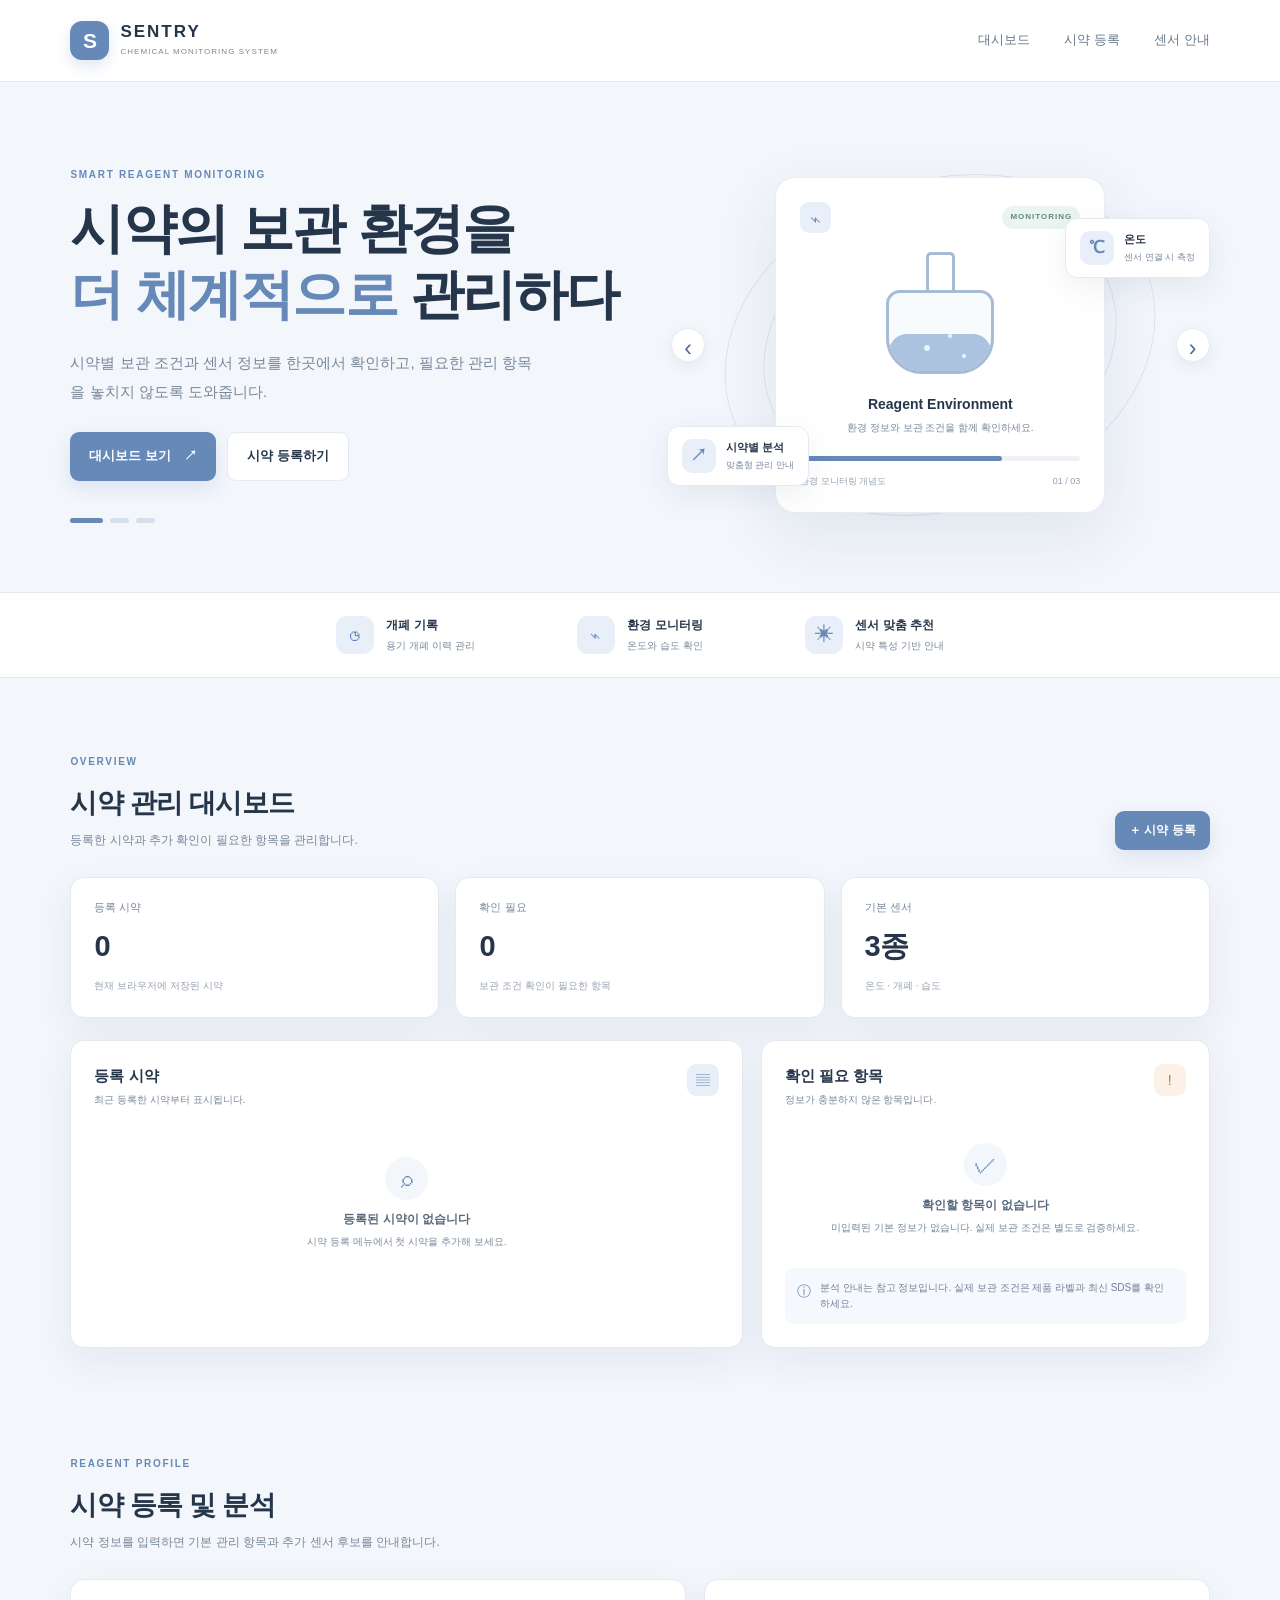
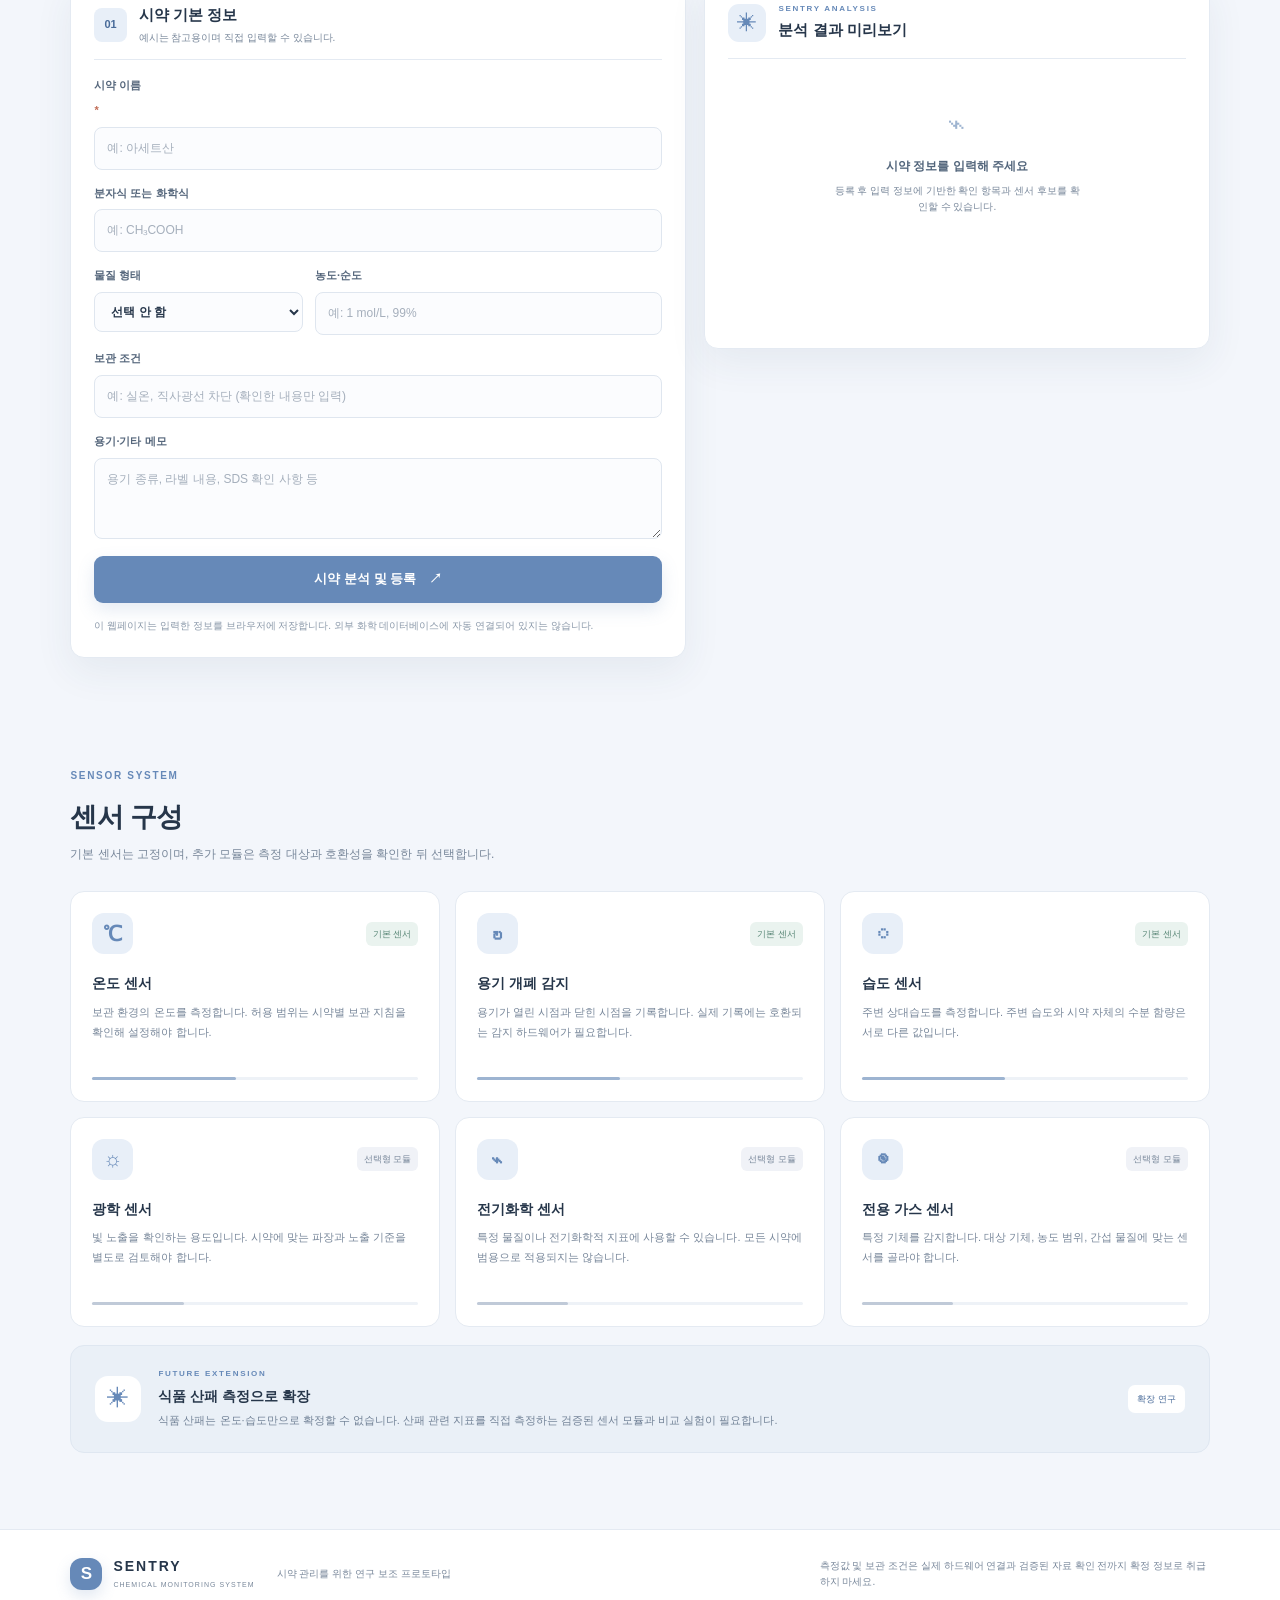
==== index.html @ 1e8367ac "Add files via upload" ====
<!doctype html>
<html lang="ko">
<head>
  <meta charset="utf-8">
  <meta name="viewport" content="width=device-width, initial-scale=1">
  <meta name="theme-color" content="#6689B8">
  <meta name="description" content="SENTRY — 시약 보관 환경과 센서 상태를 관리하는 화학 연구 보조 시스템">
  <title>SENTRY | Chemical Monitoring System</title>
  <link rel="stylesheet" href="styles.css">
</head>
<body>
  <header class="site-header">
    <a class="brand" href="#home" aria-label="SENTRY 홈">
      <span class="brand-mark">S</span>
      <span><strong>SENTRY</strong><small>CHEMICAL MONITORING SYSTEM</small></span>
    </a>
    <nav class="top-nav" aria-label="주 메뉴">
      <a href="#dashboard">대시보드</a>
      <a href="#register">시약 등록</a>
      <a href="#sensors">센서 안내</a>
    </nav>
    <button class="mobile-menu" id="mobileMenu" aria-label="메뉴 열기">☰</button>
  </header>

  <main id="home">
    <section class="hero" aria-label="SENTRY 소개">
      <div class="hero-copy">
        <p class="eyebrow">SMART REAGENT MONITORING</p>
        <h1 id="heroTitle">시약의 보관 환경을<br><span>더 체계적으로</span> 관리하다</h1>
        <p id="heroDescription">시약별 보관 조건과 센서 정보를 한곳에서 확인하고, 필요한 관리 항목을 놓치지 않도록 도와줍니다.</p>
        <div class="hero-actions">
          <a class="button primary" href="#dashboard">대시보드 보기 <span>↗</span></a>
          <a class="button secondary" href="#register">시약 등록하기</a>
        </div>
        <div class="hero-dots" id="heroDots" aria-label="소개 슬라이드 선택">
          <button class="dot active" aria-label="1번 슬라이드" data-slide="0"></button>
          <button class="dot" aria-label="2번 슬라이드" data-slide="1"></button>
          <button class="dot" aria-label="3번 슬라이드" data-slide="2"></button>
        </div>
      </div>
      <div class="hero-visual">
        <div class="visual-orbit orbit-one"></div><div class="visual-orbit orbit-two"></div>
        <div class="visual-card main-visual-card">
          <div class="visual-card-top"><span class="mini-icon">⌁</span><span class="status-pill">MONITORING</span></div>
          <div class="flask-wrap"><div class="flask-neck"></div><div class="flask-body"><div class="liquid"></div><span class="bubble b1"></span><span class="bubble b2"></span><span class="bubble b3"></span></div></div>
          <h3>Reagent Environment</h3>
          <p>환경 정보와 보관 조건을 함께 확인하세요.</p>
          <div class="visual-meter"><span></span></div>
          <div class="visual-foot"><span>환경 모니터링 개념도</span><span>01 / 03</span></div>
        </div>
        <div class="float-card float-top"><span class="float-icon">℃</span><span><b>온도</b><small>센서 연결 시 측정</small></span></div>
        <div class="float-card float-bottom"><span class="float-icon">↗</span><span><b>시약별 분석</b><small>맞춤형 관리 안내</small></span></div>
        <button class="hero-arrow prev" id="prevSlide" aria-label="이전 슬라이드">‹</button>
        <button class="hero-arrow next" id="nextSlide" aria-label="다음 슬라이드">›</button>
      </div>
    </section>

    <section class="trust-strip" aria-label="핵심 기능">
      <div><span class="strip-icon">◷</span><span><b>개폐 기록</b><small>용기 개폐 이력 관리</small></span></div>
      <div><span class="strip-icon">⌁</span><span><b>환경 모니터링</b><small>온도와 습도 확인</small></span></div>
      <div><span class="strip-icon">✳</span><span><b>센서 맞춤 추천</b><small>시약 특성 기반 안내</small></span></div>
    </section>

    <section class="section dashboard-section" id="dashboard">
      <div class="section-heading">
        <div><p class="eyebrow">OVERVIEW</p><h2>시약 관리 대시보드</h2><p class="muted">등록한 시약과 추가 확인이 필요한 항목을 관리합니다.</p></div>
        <a class="button primary small" href="#register">＋ 시약 등록</a>
      </div>
      <div class="stats-grid">
        <article class="stat-card"><span class="stat-label">등록 시약</span><strong id="totalReagents">0</strong><span class="stat-note">현재 브라우저에 저장된 시약</span></article>
        <article class="stat-card"><span class="stat-label">확인 필요</span><strong id="needsReview">0</strong><span class="stat-note">보관 조건 확인이 필요한 항목</span></article>
        <article class="stat-card"><span class="stat-label">기본 센서</span><strong>3종</strong><span class="stat-note">온도 · 개폐 · 습도</span></article>
      </div>
      <div class="dashboard-grid">
        <article class="panel reagent-panel">
          <div class="panel-heading"><div><h3>등록 시약</h3><p class="muted">최근 등록한 시약부터 표시됩니다.</p></div><span class="panel-icon">▤</span></div>
          <div id="reagentList" class="reagent-list"><div class="empty-state"><span>⌕</span><b>등록된 시약이 없습니다</b><p>시약 등록 메뉴에서 첫 시약을 추가해 보세요.</p></div></div>
        </article>
        <article class="panel review-panel">
          <div class="panel-heading"><div><h3>확인 필요 항목</h3><p class="muted">정보가 충분하지 않은 항목입니다.</p></div><span class="panel-icon warning">!</span></div>
          <div id="reviewList" class="review-list"><div class="empty-state compact"><span>✓</span><b>확인할 항목이 없습니다</b><p>시약을 등록하면 이곳에 표시됩니다.</p></div></div>
          <div class="notice-box"><span>ⓘ</span><p>분석 안내는 참고 정보입니다. 실제 보관 조건은 제품 라벨과 최신 SDS를 확인하세요.</p></div>
        </article>
      </div>
    </section>

    <section class="section register-section" id="register">
      <div class="section-heading">
        <div><p class="eyebrow">REAGENT PROFILE</p><h2>시약 등록 및 분석</h2><p class="muted">시약 정보를 입력하면 기본 관리 항목과 추가 센서 후보를 안내합니다.</p></div>
      </div>
      <div class="register-layout">
        <form id="reagentForm" class="panel form-panel">
          <div class="form-section-title"><span>01</span><div><h3>시약 기본 정보</h3><p>예시는 참고용이며 직접 입력할 수 있습니다.</p></div></div>
          <label>시약 이름 <span class="required">*</span><input id="reagentName" required placeholder="예: 아세트산"></label>
          <label>분자식 또는 화학식 <input id="formula" placeholder="예: CH₃COOH"></label>
          <div class="form-row">
            <label>물질 형태
              <select id="formType"><option value="">선택 안 함</option><option value="solid">고체</option><option value="liquid">액체·용액</option><option value="gas">기체</option><option value="unknown">모름</option></select>
            </label>
            <label>농도·순도 <input id="concentration" placeholder="예: 1 mol/L, 99%"></label>
          </div>
          <label>보관 조건 <input id="storage" placeholder="예: 실온, 직사광선 차단 (확인한 내용만 입력)"></label>
          <label>용기·기타 메모 <textarea id="notes" rows="3" placeholder="용기 종류, 라벨 내용, SDS 확인 사항 등"></textarea></label>
          <button class="button primary submit-button" type="submit">시약 분석 및 등록 <span>↗</span></button>
          <p class="form-footnote">이 웹페이지는 입력한 정보를 브라우저에 저장합니다. 외부 화학 데이터베이스에 자동 연결되어 있지는 않습니다.</p>
        </form>
        <aside class="panel analysis-panel" id="analysisPanel">
          <div class="analysis-heading"><span class="analysis-symbol">✳</span><div><p class="eyebrow">SENTRY ANALYSIS</p><h3>분석 결과 미리보기</h3></div></div>
          <div class="analysis-placeholder"><div class="placeholder-symbol">⌁</div><b>시약 정보를 입력해 주세요</b><p>등록 후 입력 정보에 기반한 확인 항목과 센서 후보를 확인할 수 있습니다.</p></div>
          <div class="sensor-recommendations" id="sensorRecommendations"></div>
        </aside>
      </div>
    </section>

    <section class="section sensor-section" id="sensors">
      <div class="section-heading"><div><p class="eyebrow">SENSOR SYSTEM</p><h2>센서 구성</h2><p class="muted">기본 센서는 고정이며, 추가 모듈은 측정 대상과 호환성을 확인한 뒤 선택합니다.</p></div></div>
      <div class="sensor-grid">
        <article class="sensor-card fixed"><div class="sensor-card-top"><span class="sensor-symbol">℃</span><span class="tag fixed-tag">기본 센서</span></div><h3>온도 센서</h3><p>보관 환경의 온도를 측정합니다. 허용 범위는 시약별 보관 지침을 확인해 설정해야 합니다.</p><div class="sensor-line"><span></span></div></article>
        <article class="sensor-card fixed"><div class="sensor-card-top"><span class="sensor-symbol">↻</span><span class="tag fixed-tag">기본 센서</span></div><h3>용기 개폐 감지</h3><p>용기가 열린 시점과 닫힌 시점을 기록합니다. 실제 기록에는 호환되는 감지 하드웨어가 필요합니다.</p><div class="sensor-line"><span></span></div></article>
        <article class="sensor-card fixed"><div class="sensor-card-top"><span class="sensor-symbol">◌</span><span class="tag fixed-tag">기본 센서</span></div><h3>습도 센서</h3><p>주변 상대습도를 측정합니다. 주변 습도와 시약 자체의 수분 함량은 서로 다른 값입니다.</p><div class="sensor-line"><span></span></div></article>
        <article class="sensor-card optional"><div class="sensor-card-top"><span class="sensor-symbol">☼</span><span class="tag optional-tag">선택형 모듈</span></div><h3>광학 센서</h3><p>빛 노출을 확인하는 용도입니다. 시약에 맞는 파장과 노출 기준을 별도로 검토해야 합니다.</p><div class="sensor-line"><span></span></div></article>
        <article class="sensor-card optional"><div class="sensor-card-top"><span class="sensor-symbol">⌁</span><span class="tag optional-tag">선택형 모듈</span></div><h3>전기화학 센서</h3><p>특정 물질이나 전기화학적 지표에 사용할 수 있습니다. 모든 시약에 범용으로 적용되지는 않습니다.</p><div class="sensor-line"><span></span></div></article>
        <article class="sensor-card optional"><div class="sensor-card-top"><span class="sensor-symbol">◉</span><span class="tag optional-tag">선택형 모듈</span></div><h3>전용 가스 센서</h3><p>특정 기체를 감지합니다. 대상 기체, 농도 범위, 간섭 물질에 맞는 센서를 골라야 합니다.</p><div class="sensor-line"><span></span></div></article>
      </div>
      <div class="food-extension"><div class="food-icon">✳</div><div><p class="eyebrow">FUTURE EXTENSION</p><h3>식품 산패 측정으로 확장</h3><p>식품 산패는 온도·습도만으로 확정할 수 없습니다. 산패 관련 지표를 직접 측정하는 검증된 센서 모듈과 비교 실험이 필요합니다.</p></div><span class="extension-tag">확장 연구</span></div>
    </section>
    <footer class="site-footer"><a class="brand footer-brand" href="#home"><span class="brand-mark">S</span><span><strong>SENTRY</strong><small>CHEMICAL MONITORING SYSTEM</small></span></a><p>시약 관리를 위한 연구 보조 프로토타입</p><p class="footer-disclaimer">측정값 및 보관 조건은 실제 하드웨어 연결과 검증된 자료 확인 전까지 확정 정보로 취급하지 마세요.</p></footer>
  </main>
  <div class="toast" id="toast" role="status" aria-live="polite"></div>
  <script src="app.js"></script>
</body>
</html>
---- styles.css ----
:root{--blue:#6689B8;--blue-dark:#496B99;--blue-soft:#E8EFF8;--bg:#F3F6FB;--text:#26364A;--muted:#78879A;--line:#E4EAF2;--white:#FFF;--warning:#B97732;--shadow:0 14px 38px rgba(41,66,101,.07);font-family:Inter,-apple-system,BlinkMacSystemFont,"Segoe UI","Noto Sans KR",sans-serif;color:var(--text);scroll-behavior:smooth}
*{box-sizing:border-box}body{margin:0;background:var(--bg);font-size:14px;line-height:1.6}a{color:inherit;text-decoration:none}button,input,select,textarea{font:inherit}button,a{-webkit-tap-highlight-color:transparent}.site-header{height:82px;padding:0 max(5.5vw,24px);display:flex;align-items:center;justify-content:space-between;background:rgba(255,255,255,.94);border-bottom:1px solid var(--line);position:sticky;top:0;z-index:20;backdrop-filter:blur(14px)}.brand{display:flex;align-items:center;gap:11px}.brand-mark{width:39px;height:39px;border-radius:12px;background:var(--blue);color:white;display:grid;place-items:center;font-weight:800;font-size:21px;box-shadow:0 6px 15px #6689B833}.brand strong{display:block;font-size:17px;letter-spacing:2px;line-height:1.2}.brand small{display:block;color:var(--muted);font-size:8px;letter-spacing:1.05px;margin-top:4px}.top-nav{display:flex;align-items:center;gap:34px;color:#68788C;font-size:13px}.top-nav a:hover{color:var(--blue-dark)}.mobile-menu{display:none;background:none;border:0;font-size:24px;color:var(--text)}
.hero{max-width:1320px;margin:auto;padding:78px 5.5vw 62px;display:grid;grid-template-columns:1.02fr .98fr;gap:40px;align-items:center;min-height:510px}.eyebrow{font-size:10px;letter-spacing:1.7px;font-weight:800;color:var(--blue);margin:0 0 12px}.hero h1{font-size:clamp(34px,4.2vw,54px);letter-spacing:-1.8px;line-height:1.23;margin:0;font-weight:750}.hero h1 span{color:var(--blue)}.hero-copy>p:not(.eyebrow){color:var(--muted);font-size:15px;line-height:1.9;max-width:475px;margin:22px 0 26px}.hero-actions{display:flex;gap:11px;flex-wrap:wrap}.button{border:0;display:inline-flex;align-items:center;justify-content:center;gap:13px;border-radius:9px;padding:13px 19px;font-weight:650;font-size:13px;cursor:pointer;transition:transform .2s,background .2s}.button:hover{transform:translateY(-2px)}.primary{background:var(--blue);color:white;box-shadow:0 7px 17px #6689B82B}.primary:hover{background:var(--blue-dark)}.secondary{background:white;border:1px solid var(--line);color:var(--text)}.small{padding:10px 14px;font-size:12px}.hero-dots{display:flex;gap:7px;margin-top:37px}.dot{height:5px;width:19px;border-radius:8px;background:#D5DFEB;border:0;padding:0;cursor:pointer;transition:all .3s}.dot.active{width:33px;background:var(--blue)}
.hero-visual{min-height:365px;display:grid;place-items:center;position:relative}.visual-orbit{position:absolute;border:1px solid #D9E4F1;border-radius:50%;transform:rotate(-18deg)}.orbit-one{width:360px;height:280px}.orbit-two{width:440px;height:330px}.main-visual-card{position:relative;width:min(330px,78%);background:white;border:1px solid #E7EDF5;border-radius:20px;padding:24px;box-shadow:0 22px 65px #334D7019;z-index:1}.visual-card-top,.visual-foot{display:flex;justify-content:space-between;align-items:center}.mini-icon{width:31px;height:31px;border-radius:9px;background:var(--blue-soft);display:grid;place-items:center;color:var(--blue);font-size:20px}.status-pill{font-size:8px;font-weight:800;letter-spacing:1px;color:#5F8C81;background:#EAF5F0;border-radius:20px;padding:5px 8px}.flask-wrap{height:140px;display:flex;align-items:center;flex-direction:column;justify-content:center;margin:10px auto 0}.flask-neck{height:38px;width:29px;border:3px solid #A6BCD5;border-bottom:0;border-radius:5px 5px 0 0;position:relative}.flask-body{width:108px;height:84px;border:3px solid #A6BCD5;border-radius:14px 14px 36px 36px;position:relative;overflow:hidden;background:#F8FBFE}.liquid{position:absolute;bottom:0;left:0;right:0;height:48%;background:#9AB6D8;opacity:.8;border-radius:18px 18px 0 0}.bubble{position:absolute;bottom:20px;width:6px;height:6px;border-radius:50%;background:#EAF2FB;z-index:1}.b1{left:35px}.b2{left:59px;bottom:33px;width:4px;height:4px}.b3{left:73px;bottom:13px;width:4px;height:4px}.main-visual-card h3{text-align:center;font-size:14px;margin:10px 0 4px}.main-visual-card>p{text-align:center;color:var(--muted);font-size:10px;margin:0}.visual-meter{height:5px;background:#EEF2F7;border-radius:9px;margin:20px 0 13px;overflow:hidden}.visual-meter span{display:block;width:72%;height:100%;background:var(--blue);border-radius:9px}.visual-foot{font-size:9px;color:#94A1B1}.float-card{position:absolute;z-index:2;background:white;border:1px solid var(--line);border-radius:12px;box-shadow:0 10px 30px #334D7014;padding:12px 14px;display:flex;gap:10px;align-items:center}.float-top{right:0;top:55px}.float-bottom{left:-4px;bottom:42px}.float-icon{width:34px;height:34px;border-radius:10px;background:var(--blue-soft);color:var(--blue);display:grid;place-items:center;font-weight:800;font-size:17px}.float-card b,.float-card small{display:block}.float-card b{font-size:11px}.float-card small{font-size:9px;color:var(--muted);margin-top:2px}.hero-arrow{position:absolute;z-index:4;width:34px;height:34px;border-radius:50%;border:1px solid var(--line);background:white;color:var(--blue-dark);font-size:23px;display:grid;place-items:center;cursor:pointer;box-shadow:0 5px 15px #334D7012}.hero-arrow.prev{left:0}.hero-arrow.next{right:0}
.trust-strip{background:white;border-top:1px solid var(--line);border-bottom:1px solid var(--line);display:flex;justify-content:center;gap:clamp(28px,8vw,120px);padding:23px 5vw}.trust-strip>div{display:flex;align-items:center;gap:12px}.strip-icon{width:38px;height:38px;border-radius:11px;background:var(--blue-soft);display:grid;place-items:center;color:var(--blue);font-size:19px}.trust-strip b,.trust-strip small{display:block}.trust-strip b{font-size:12px}.trust-strip small{font-size:10px;color:var(--muted);margin-top:2px}
.section{max-width:1320px;margin:auto;padding:76px 5.5vw}.section-heading{display:flex;align-items:flex-end;justify-content:space-between;gap:18px;margin-bottom:27px}.section-heading h2{font-size:27px;letter-spacing:-.7px;margin:0 0 6px}.muted{color:var(--muted);font-size:12px;margin:0}.stats-grid{display:grid;grid-template-columns:repeat(3,1fr);gap:16px;margin-bottom:22px}.stat-card,.panel,.sensor-card{background:white;border:1px solid var(--line);border-radius:14px;box-shadow:var(--shadow)}.stat-card{padding:21px 23px}.stat-label{display:block;color:var(--muted);font-size:11px}.stat-card strong{display:block;font-size:29px;letter-spacing:-1px;margin:6px 0 4px}.stat-note{font-size:10px;color:#96A2B1}.dashboard-grid{display:grid;grid-template-columns:1.2fr .8fr;gap:18px}.panel{padding:23px}.panel-heading{display:flex;justify-content:space-between;align-items:flex-start;margin-bottom:17px}.panel-heading h3,.form-section-title h3,.analysis-heading h3{margin:0;font-size:15px}.panel-heading .muted{font-size:10px;margin-top:4px}.panel-icon{width:32px;height:32px;border-radius:9px;background:var(--blue-soft);color:var(--blue);display:grid;place-items:center}.panel-icon.warning{background:#FBF1E6;color:var(--warning)}.empty-state{text-align:center;padding:32px 10px;color:var(--muted)}.empty-state>span{display:grid;place-items:center;width:43px;height:43px;margin:0 auto 10px;background:var(--bg);color:var(--blue);border-radius:50%;font-size:23px}.empty-state b{display:block;font-size:12px;color:#586A7E}.empty-state p{font-size:10px;margin:5px 0 0}.empty-state.compact{padding:18px 8px}.reagent-item{padding:13px 0;border-top:1px solid #EEF2F6;display:flex;justify-content:space-between;gap:10px;align-items:center}.reagent-item:first-child{border-top:0}.reagent-item b{font-size:12px;display:block}.reagent-item small{display:block;color:var(--muted);font-size:10px;margin-top:3px}.reagent-badge{background:var(--blue-soft);color:var(--blue-dark);border-radius:7px;padding:5px 8px;font-size:10px;white-space:nowrap}.review-item{display:flex;gap:10px;border-bottom:1px solid #EEF2F6;padding:12px 0}.review-item:last-child{border-bottom:0}.review-dot{width:7px;height:7px;border-radius:50%;background:#D79B56;margin-top:7px;flex-shrink:0}.review-item b{font-size:11px;display:block}.review-item p{font-size:10px;color:var(--muted);margin:3px 0 0}.notice-box{display:flex;gap:9px;background:#F5F8FC;border-radius:9px;padding:12px;margin-top:14px;color:#718196}.notice-box span{color:var(--blue)}.notice-box p{font-size:10px;margin:0}
.register-section{padding-top:32px}.register-layout{display:grid;grid-template-columns:1fr .82fr;gap:18px;align-items:start}.form-panel{display:flex;flex-direction:column;gap:15px}.form-section-title{display:flex;align-items:center;gap:12px;padding-bottom:13px;border-bottom:1px solid var(--line);margin-bottom:2px}.form-section-title>span{background:var(--blue-soft);color:var(--blue-dark);font-size:11px;font-weight:800;border-radius:8px;padding:8px 10px}.form-section-title p{font-size:10px;color:var(--muted);margin:3px 0 0}label{font-size:11px;font-weight:650;color:#56677C;display:flex;flex-direction:column;gap:7px}.required{color:#C16C55}input,select,textarea{width:100%;border:1px solid #DFE6EF;background:#FBFCFE;border-radius:8px;padding:11px 12px;color:var(--text);outline:none;font-size:12px;transition:border .2s,box-shadow .2s}input:focus,select:focus,textarea:focus{border-color:#91A9CA;box-shadow:0 0 0 3px #6689B81A}input::placeholder,textarea::placeholder{color:#A5AFBC;font-weight:400}.form-row{display:grid;grid-template-columns:.75fr 1.25fr;gap:12px}textarea{resize:vertical}.submit-button{width:100%;margin-top:2px}.form-footnote{font-size:10px;color:#8A98A9;margin:0}.analysis-panel{position:sticky;top:102px;min-height:370px}.analysis-heading{display:flex;gap:12px;align-items:center;border-bottom:1px solid var(--line);padding-bottom:16px}.analysis-symbol{width:38px;height:38px;border-radius:11px;background:var(--blue-soft);display:grid;place-items:center;color:var(--blue);font-size:20px}.analysis-heading .eyebrow{font-size:8px;margin-bottom:2px}.analysis-placeholder{text-align:center;padding:37px 15px;color:var(--muted)}.placeholder-symbol{font-size:33px;color:#9EB4D0;margin-bottom:8px}.analysis-placeholder b{display:block;color:#52657B;font-size:12px}.analysis-placeholder p{font-size:10px;max-width:250px;margin:7px auto 0}.analysis-result{padding-top:18px}.analysis-result h4{font-size:12px;margin:0 0 8px}.analysis-result p,.analysis-result li{font-size:11px;color:#6E7E91}.analysis-result ul{padding-left:18px;margin:7px 0}.result-warning{background:#FBF5EC;border-radius:9px;padding:11px 12px;font-size:10px;color:#986A37;margin-top:12px}.recommendation-chip{display:inline-flex;margin:4px 4px 0 0;background:var(--blue-soft);color:var(--blue-dark);padding:5px 8px;border-radius:6px;font-size:10px}
.sensor-section{padding-top:34px}.sensor-grid{display:grid;grid-template-columns:repeat(3,1fr);gap:15px}.sensor-card{padding:21px;box-shadow:none}.sensor-card-top{display:flex;justify-content:space-between;align-items:center;margin-bottom:18px}.sensor-symbol{width:41px;height:41px;background:var(--blue-soft);color:var(--blue);border-radius:12px;display:grid;place-items:center;font-size:21px;font-weight:700}.tag{font-size:9px;border-radius:6px;padding:5px 7px}.fixed-tag{background:#EAF3EF;color:#578575}.optional-tag{background:#F0F2F7;color:#78879A}.sensor-card h3{font-size:14px;margin:0 0 8px}.sensor-card p{font-size:11px;color:var(--muted);min-height:55px;margin:0;line-height:1.8}.sensor-line{height:3px;background:#EEF2F7;border-radius:4px;margin-top:19px}.sensor-line span{display:block;width:44%;height:100%;background:#9DB4D1;border-radius:4px}.optional .sensor-line span{width:28%;background:#C0CAD8}.food-extension{display:flex;align-items:center;gap:17px;padding:22px 24px;margin-top:18px;background:#EAF0F7;border:1px solid #DFE7F1;border-radius:14px}.food-icon{width:46px;height:46px;flex-shrink:0;background:white;color:var(--blue);border-radius:13px;display:grid;place-items:center;font-size:22px}.food-extension .eyebrow{font-size:8px;margin-bottom:4px}.food-extension h3{font-size:14px;margin:0 0 5px}.food-extension p:not(.eyebrow){font-size:11px;color:#718196;margin:0}.extension-tag{margin-left:auto;white-space:nowrap;background:white;color:var(--blue-dark);font-size:9px;padding:7px 9px;border-radius:7px}
.site-footer{border-top:1px solid var(--line);background:white;padding:28px 5.5vw;display:flex;align-items:center;gap:22px;flex-wrap:wrap}.footer-brand .brand-mark{width:32px;height:32px;font-size:17px}.footer-brand strong{font-size:14px}.footer-brand small{font-size:7px}.site-footer>p{font-size:10px;color:var(--muted);margin:0}.footer-disclaimer{margin-left:auto!important;max-width:390px}.toast{position:fixed;bottom:22px;left:50%;transform:translate(-50%,20px);opacity:0;pointer-events:none;background:#26364A;color:white;padding:12px 17px;border-radius:10px;font-size:12px;box-shadow:var(--shadow);transition:.25s;z-index:50;max-width:calc(100vw - 30px)}.toast.show{opacity:1;transform:translate(-50%,0)}
@media(max-width:900px){.hero{padding-top:55px;gap:18px}.hero-visual{transform:scale(.94)}.dashboard-grid,.register-layout{grid-template-columns:1fr}.analysis-panel{position:static}.sensor-grid{grid-template-columns:repeat(2,1fr)}.top-nav{gap:19px}.float-top{right:-4px}.float-bottom{left:0}}
@media(max-width:620px){.site-header{height:68px;padding:0 19px}.brand-mark{width:35px;height:35px}.brand strong{font-size:15px}.brand small{font-size:7px}.mobile-menu{display:block}.top-nav{display:none;position:absolute;top:67px;left:0;right:0;background:white;border-bottom:1px solid var(--line);padding:17px 22px;flex-direction:column;align-items:flex-start;gap:15px}.top-nav.open{display:flex}.hero{grid-template-columns:1fr;padding:46px 22px 39px;gap:10px}.hero h1{font-size:36px}.hero-copy>p:not(.eyebrow){font-size:13px;margin:16px 0 21px}.hero-visual{min-height:325px;transform:none;margin:0 -7px}.orbit-one{width:300px;height:240px}.orbit-two{width:350px;height:280px}.main-visual-card{width:270px;padding:19px}.float-top{right:0;top:34px}.float-bottom{left:0;bottom:22px}.float-card{padding:9px}.float-icon{width:29px;height:29px}.hero-arrow.prev{left:2px}.hero-arrow.next{right:2px}.trust-strip{padding:17px 20px;gap:14px;justify-content:space-between}.trust-strip>div{gap:7px;flex:1}.strip-icon{width:30px;height:30px;font-size:15px;flex-shrink:0}.trust-strip b{font-size:10px}.trust-strip small{font-size:8px}.section{padding:52px 20px}.section-heading{align-items:flex-start}.section-heading h2{font-size:23px}.section-heading .button{white-space:nowrap}.stats-grid{gap:8px}.stat-card{padding:15px 12px}.stat-card strong{font-size:25px}.stat-label{font-size:10px}.stat-note{font-size:9px}.panel{padding:18px}.form-row{grid-template-columns:1fr}.sensor-grid{grid-template-columns:1fr}.sensor-card p{min-height:0}.food-extension{align-items:flex-start;padding:17px;gap:12px}.extension-tag{display:none}.site-footer{padding:25px 20px;gap:13px}.footer-disclaimer{margin-left:0!important}.dashboard-section{padding-bottom:42px}.register-section,.sensor-section{padding-top:18px}}
@media(prefers-reduced-motion:reduce){*,*::before,*::after{scroll-behavior:auto!important;transition:none!important;animation:none!important}}
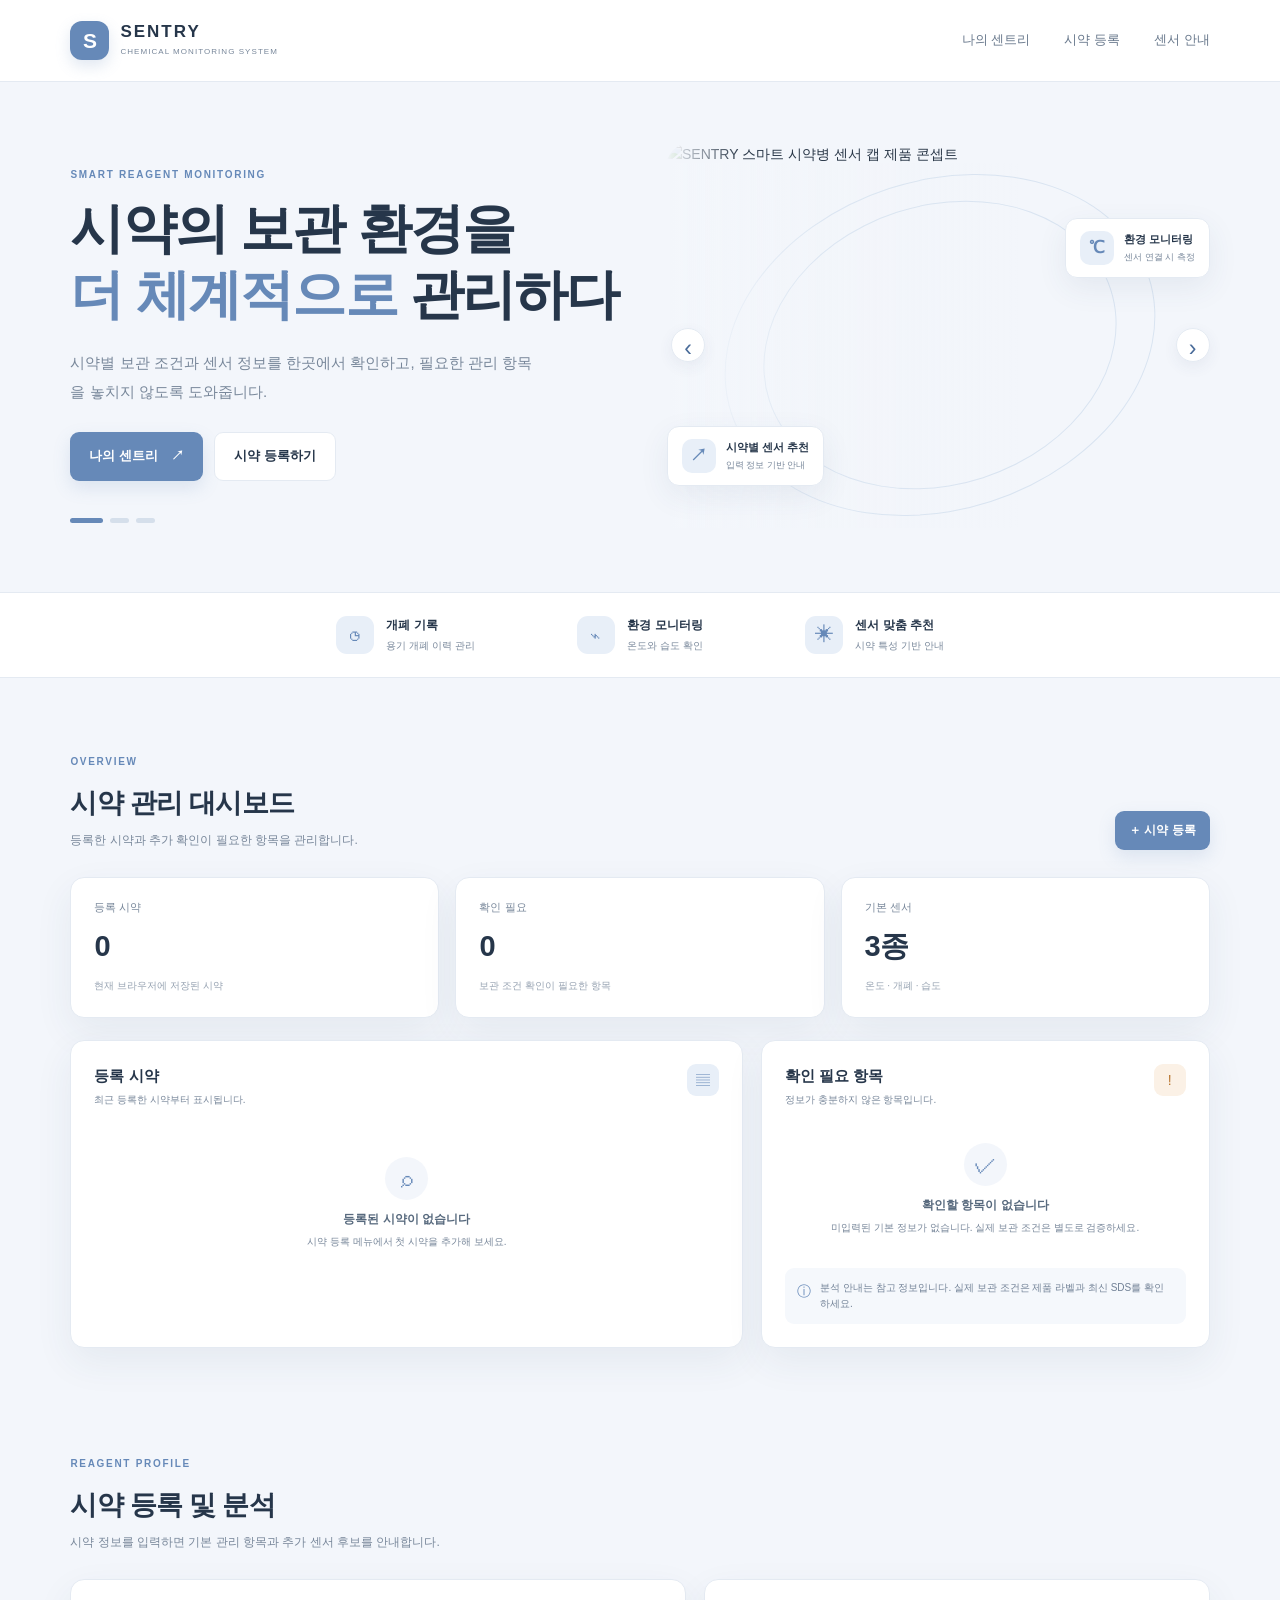
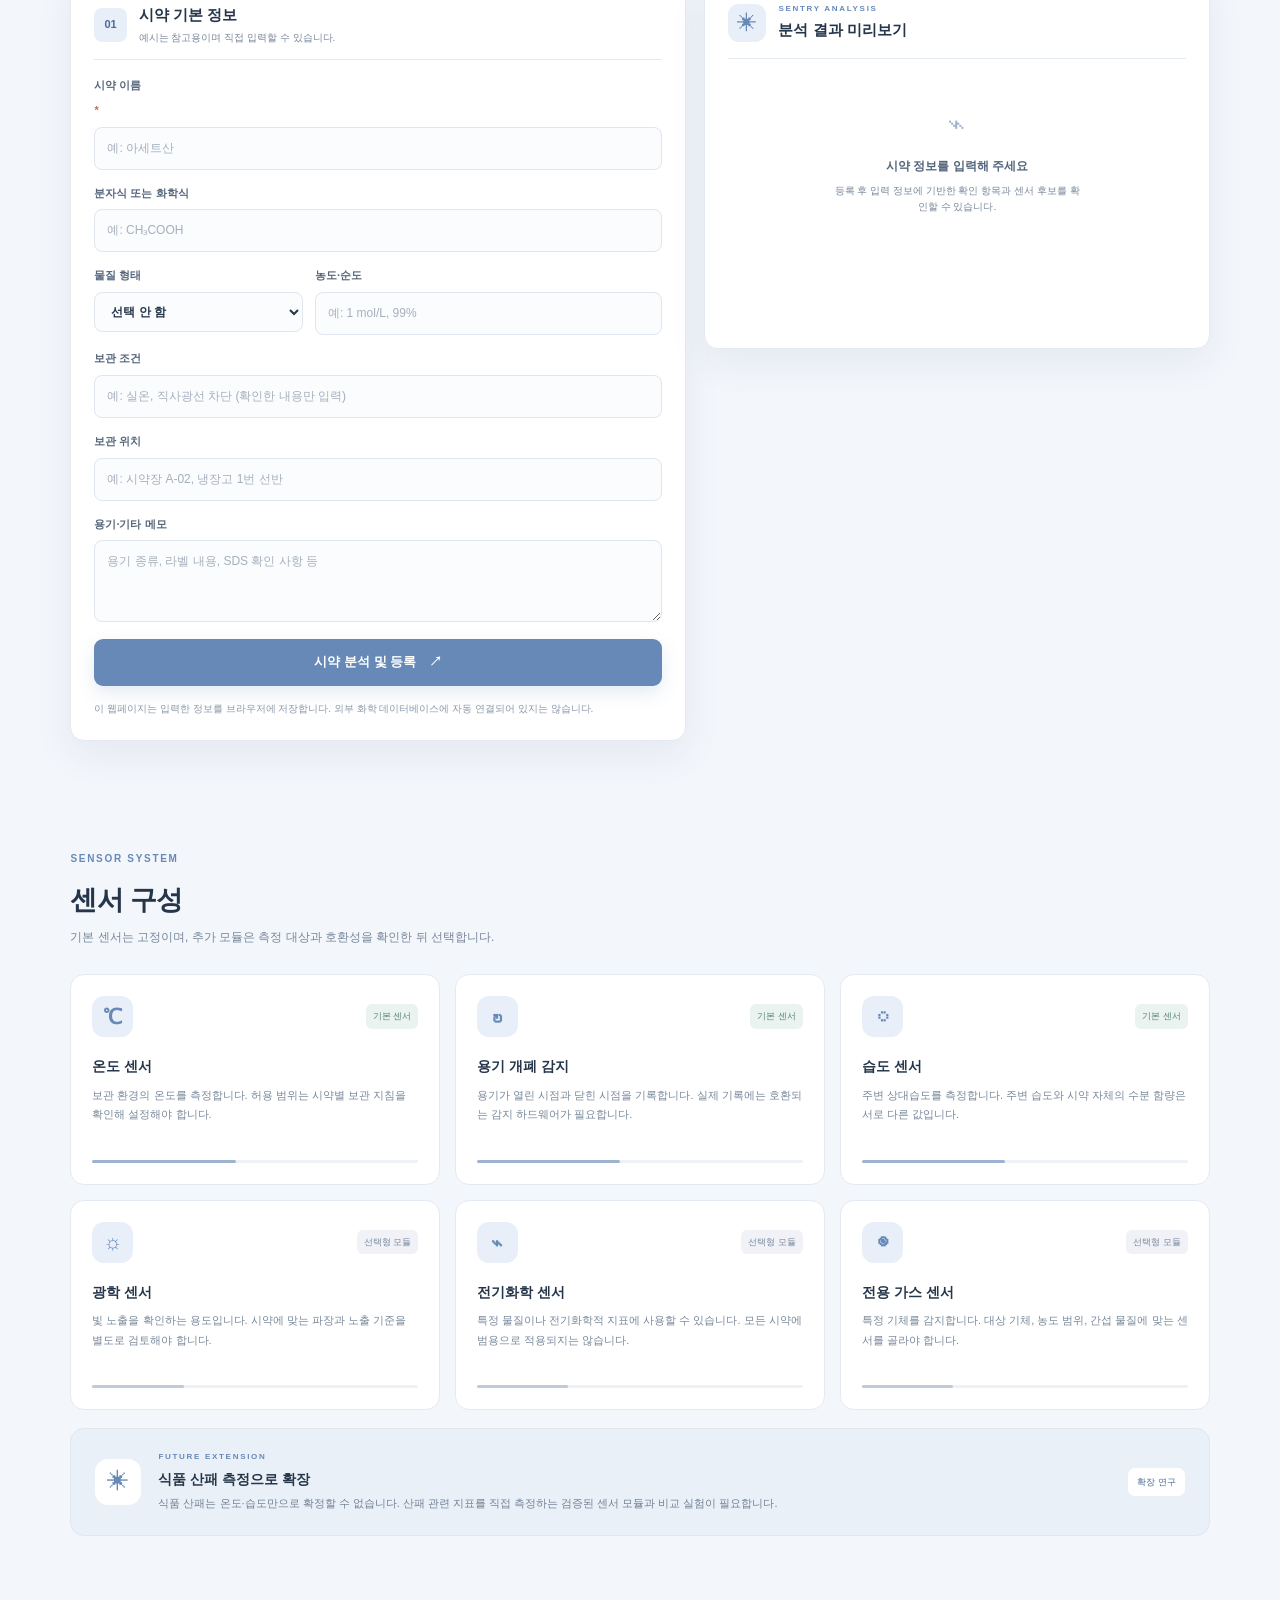
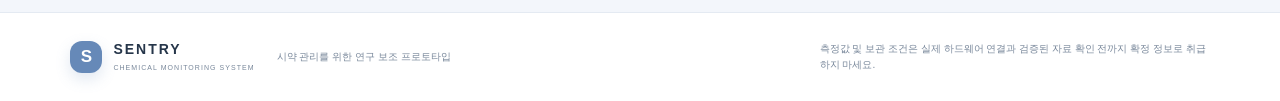
==== commit b4608ffc: "Add files via upload" ====
--- a/index.html
+++ b/index.html
@@ -15,7 +15,7 @@
       <span><strong>SENTRY</strong><small>CHEMICAL MONITORING SYSTEM</small></span>
     </a>
     <nav class="top-nav" aria-label="주 메뉴">
-      <a href="#dashboard">대시보드</a>
+      <a href="my-sentry.html">나의 센트리</a>
       <a href="#register">시약 등록</a>
       <a href="#sensors">센서 안내</a>
     </nav>
@@ -29,7 +29,7 @@
         <h1 id="heroTitle">시약의 보관 환경을<br><span>더 체계적으로</span> 관리하다</h1>
         <p id="heroDescription">시약별 보관 조건과 센서 정보를 한곳에서 확인하고, 필요한 관리 항목을 놓치지 않도록 도와줍니다.</p>
         <div class="hero-actions">
-          <a class="button primary" href="#dashboard">대시보드 보기 <span>↗</span></a>
+          <a class="button primary" href="my-sentry.html">나의 센트리 <span>↗</span></a>
           <a class="button secondary" href="#register">시약 등록하기</a>
         </div>
         <div class="hero-dots" id="heroDots" aria-label="소개 슬라이드 선택">
@@ -40,19 +40,13 @@
       </div>
       <div class="hero-visual">
         <div class="visual-orbit orbit-one"></div><div class="visual-orbit orbit-two"></div>
-        <div class="visual-card main-visual-card">
-          <div class="visual-card-top"><span class="mini-icon">⌁</span><span class="status-pill">MONITORING</span></div>
-          <div class="flask-wrap"><div class="flask-neck"></div><div class="flask-body"><div class="liquid"></div><span class="bubble b1"></span><span class="bubble b2"></span><span class="bubble b3"></span></div></div>
-          <h3>Reagent Environment</h3>
-          <p>환경 정보와 보관 조건을 함께 확인하세요.</p>
-          <div class="visual-meter"><span></span></div>
-          <div class="visual-foot"><span>환경 모니터링 개념도</span><span>01 / 03</span></div>
-        </div>
-        <div class="float-card float-top"><span class="float-icon">℃</span><span><b>온도</b><small>센서 연결 시 측정</small></span></div>
-        <div class="float-card float-bottom"><span class="float-icon">↗</span><span><b>시약별 분석</b><small>맞춤형 관리 안내</small></span></div>
+        <div class="hero-product-image"><img src="assets/sentry-smart-reagent-bottle.png" alt="SENTRY 스마트 시약병 센서 캡 제품 콘셉트"></div>
+        <div class="float-card float-top"><span class="float-icon">℃</span><span><b>환경 모니터링</b><small>센서 연결 시 측정</small></span></div>
+        <div class="float-card float-bottom"><span class="float-icon">↗</span><span><b>시약별 센서 추천</b><small>입력 정보 기반 안내</small></span></div>
         <button class="hero-arrow prev" id="prevSlide" aria-label="이전 슬라이드">‹</button>
         <button class="hero-arrow next" id="nextSlide" aria-label="다음 슬라이드">›</button>
       </div>
+
     </section>
 
     <section class="trust-strip" aria-label="핵심 기능">
@@ -100,6 +94,7 @@
             <label>농도·순도 <input id="concentration" placeholder="예: 1 mol/L, 99%"></label>
           </div>
           <label>보관 조건 <input id="storage" placeholder="예: 실온, 직사광선 차단 (확인한 내용만 입력)"></label>
+          <label>보관 위치 <input id="location" placeholder="예: 시약장 A-02, 냉장고 1번 선반"></label>
           <label>용기·기타 메모 <textarea id="notes" rows="3" placeholder="용기 종류, 라벨 내용, SDS 확인 사항 등"></textarea></label>
           <button class="button primary submit-button" type="submit">시약 분석 및 등록 <span>↗</span></button>
           <p class="form-footnote">이 웹페이지는 입력한 정보를 브라우저에 저장합니다. 외부 화학 데이터베이스에 자동 연결되어 있지는 않습니다.</p>
--- a/styles.css
+++ b/styles.css
@@ -9,4 +9,14 @@
 .site-footer{border-top:1px solid var(--line);background:white;padding:28px 5.5vw;display:flex;align-items:center;gap:22px;flex-wrap:wrap}.footer-brand .brand-mark{width:32px;height:32px;font-size:17px}.footer-brand strong{font-size:14px}.footer-brand small{font-size:7px}.site-footer>p{font-size:10px;color:var(--muted);margin:0}.footer-disclaimer{margin-left:auto!important;max-width:390px}.toast{position:fixed;bottom:22px;left:50%;transform:translate(-50%,20px);opacity:0;pointer-events:none;background:#26364A;color:white;padding:12px 17px;border-radius:10px;font-size:12px;box-shadow:var(--shadow);transition:.25s;z-index:50;max-width:calc(100vw - 30px)}.toast.show{opacity:1;transform:translate(-50%,0)}
 @media(max-width:900px){.hero{padding-top:55px;gap:18px}.hero-visual{transform:scale(.94)}.dashboard-grid,.register-layout{grid-template-columns:1fr}.analysis-panel{position:static}.sensor-grid{grid-template-columns:repeat(2,1fr)}.top-nav{gap:19px}.float-top{right:-4px}.float-bottom{left:0}}
 @media(max-width:620px){.site-header{height:68px;padding:0 19px}.brand-mark{width:35px;height:35px}.brand strong{font-size:15px}.brand small{font-size:7px}.mobile-menu{display:block}.top-nav{display:none;position:absolute;top:67px;left:0;right:0;background:white;border-bottom:1px solid var(--line);padding:17px 22px;flex-direction:column;align-items:flex-start;gap:15px}.top-nav.open{display:flex}.hero{grid-template-columns:1fr;padding:46px 22px 39px;gap:10px}.hero h1{font-size:36px}.hero-copy>p:not(.eyebrow){font-size:13px;margin:16px 0 21px}.hero-visual{min-height:325px;transform:none;margin:0 -7px}.orbit-one{width:300px;height:240px}.orbit-two{width:350px;height:280px}.main-visual-card{width:270px;padding:19px}.float-top{right:0;top:34px}.float-bottom{left:0;bottom:22px}.float-card{padding:9px}.float-icon{width:29px;height:29px}.hero-arrow.prev{left:2px}.hero-arrow.next{right:2px}.trust-strip{padding:17px 20px;gap:14px;justify-content:space-between}.trust-strip>div{gap:7px;flex:1}.strip-icon{width:30px;height:30px;font-size:15px;flex-shrink:0}.trust-strip b{font-size:10px}.trust-strip small{font-size:8px}.section{padding:52px 20px}.section-heading{align-items:flex-start}.section-heading h2{font-size:23px}.section-heading .button{white-space:nowrap}.stats-grid{gap:8px}.stat-card{padding:15px 12px}.stat-card strong{font-size:25px}.stat-label{font-size:10px}.stat-note{font-size:9px}.panel{padding:18px}.form-row{grid-template-columns:1fr}.sensor-grid{grid-template-columns:1fr}.sensor-card p{min-height:0}.food-extension{align-items:flex-start;padding:17px;gap:12px}.extension-tag{display:none}.site-footer{padding:25px 20px;gap:13px}.footer-disclaimer{margin-left:0!important}.dashboard-section{padding-bottom:42px}.register-section,.sensor-section{padding-top:18px}}
-@media(prefers-reduced-motion:reduce){*,*::before,*::after{scroll-behavior:auto!important;transition:none!important;animation:none!important}}+@media(prefers-reduced-motion:reduce){*,*::before,*::after{scroll-behavior:auto!important;transition:none!important;animation:none!important}}
+/* Refinements: smooth transitions and integrated product visual */
+.hero-copy{animation:heroFadeIn 1.2s ease both}
+.hero-product-image{position:absolute;inset:-20px -35px -18px -5px;display:flex;align-items:center;justify-content:center;overflow:hidden;border-radius:24px;mask-image:linear-gradient(to right,transparent 0%,black 13%,black 94%,transparent 100%);-webkit-mask-image:linear-gradient(to right,transparent 0%,black 13%,black 94%,transparent 100%)}
+.hero-product-image img{width:100%;height:100%;object-fit:cover;object-position:66% center;filter:saturate(.84);mix-blend-mode:multiply}
+.hero-visual:after{content:"";position:absolute;inset:0;background:linear-gradient(90deg,var(--bg) 0%,rgba(243,246,251,.12) 28%,transparent 65%);pointer-events:none;z-index:1}
+.hero-visual .float-card,.hero-visual .hero-arrow{z-index:4}.visual-orbit{z-index:0}
+@keyframes heroFadeIn{from{opacity:0;transform:translateY(8px)}to{opacity:1;transform:translateY(0)}}
+.hero-copy.slide-transition{animation:none;opacity:0;transform:translateY(7px)}.hero-copy.slide-transition.show{animation:heroFadeIn 1.2s ease both}
+.search-row{display:flex;align-items:center;gap:10px;background:#fff;border:1px solid var(--line);border-radius:12px;padding:9px 11px;margin-bottom:18px;color:var(--blue);box-shadow:var(--shadow)}.search-row input{border:0;background:transparent;box-shadow:none!important;padding:8px}.search-row>span{font-size:22px;padding-left:6px}.reagent-select{font:inherit;color:var(--text);padding:13px 0}.reagent-select:hover{background:#F8FAFD!important}.module-row{display:flex;align-items:center;gap:11px;padding:13px 0;border-bottom:1px solid #EEF2F6}.module-row:last-child{border-bottom:0}.module-symbol{width:36px;height:36px;border-radius:10px;background:var(--blue-soft);color:var(--blue);display:grid;place-items:center;font-size:17px;flex-shrink:0}.module-row b,.module-row small{display:block}.module-row b{font-size:11px}.module-row small{font-size:9px;color:var(--muted);margin-top:3px}.module-state{margin-left:auto;font-size:9px;background:#F0F2F5;color:#77869A;border-radius:6px;padding:5px 7px;white-space:nowrap}.detail-grid-inner{display:grid;grid-template-columns:1fr 1fr;gap:14px}.detail-grid-inner>div{padding:12px;background:#F7F9FC;border-radius:9px;min-width:0}.detail-grid-inner small,.detail-grid-inner b{display:block}.detail-grid-inner small{font-size:9px;color:var(--muted);margin-bottom:5px}.detail-grid-inner b{font-size:11px;overflow-wrap:anywhere}.detail-info h3{font-size:15px;margin:0 0 16px}.detail-info .notice-box{margin-top:13px}
+@media(max-width:620px){.hero-product-image{inset:0 -14px 0 -14px}.hero-product-image img{object-position:64% center}.hero-visual:after{background:linear-gradient(180deg,var(--bg) 0%,rgba(243,246,251,.08) 25%,transparent 60%)}}
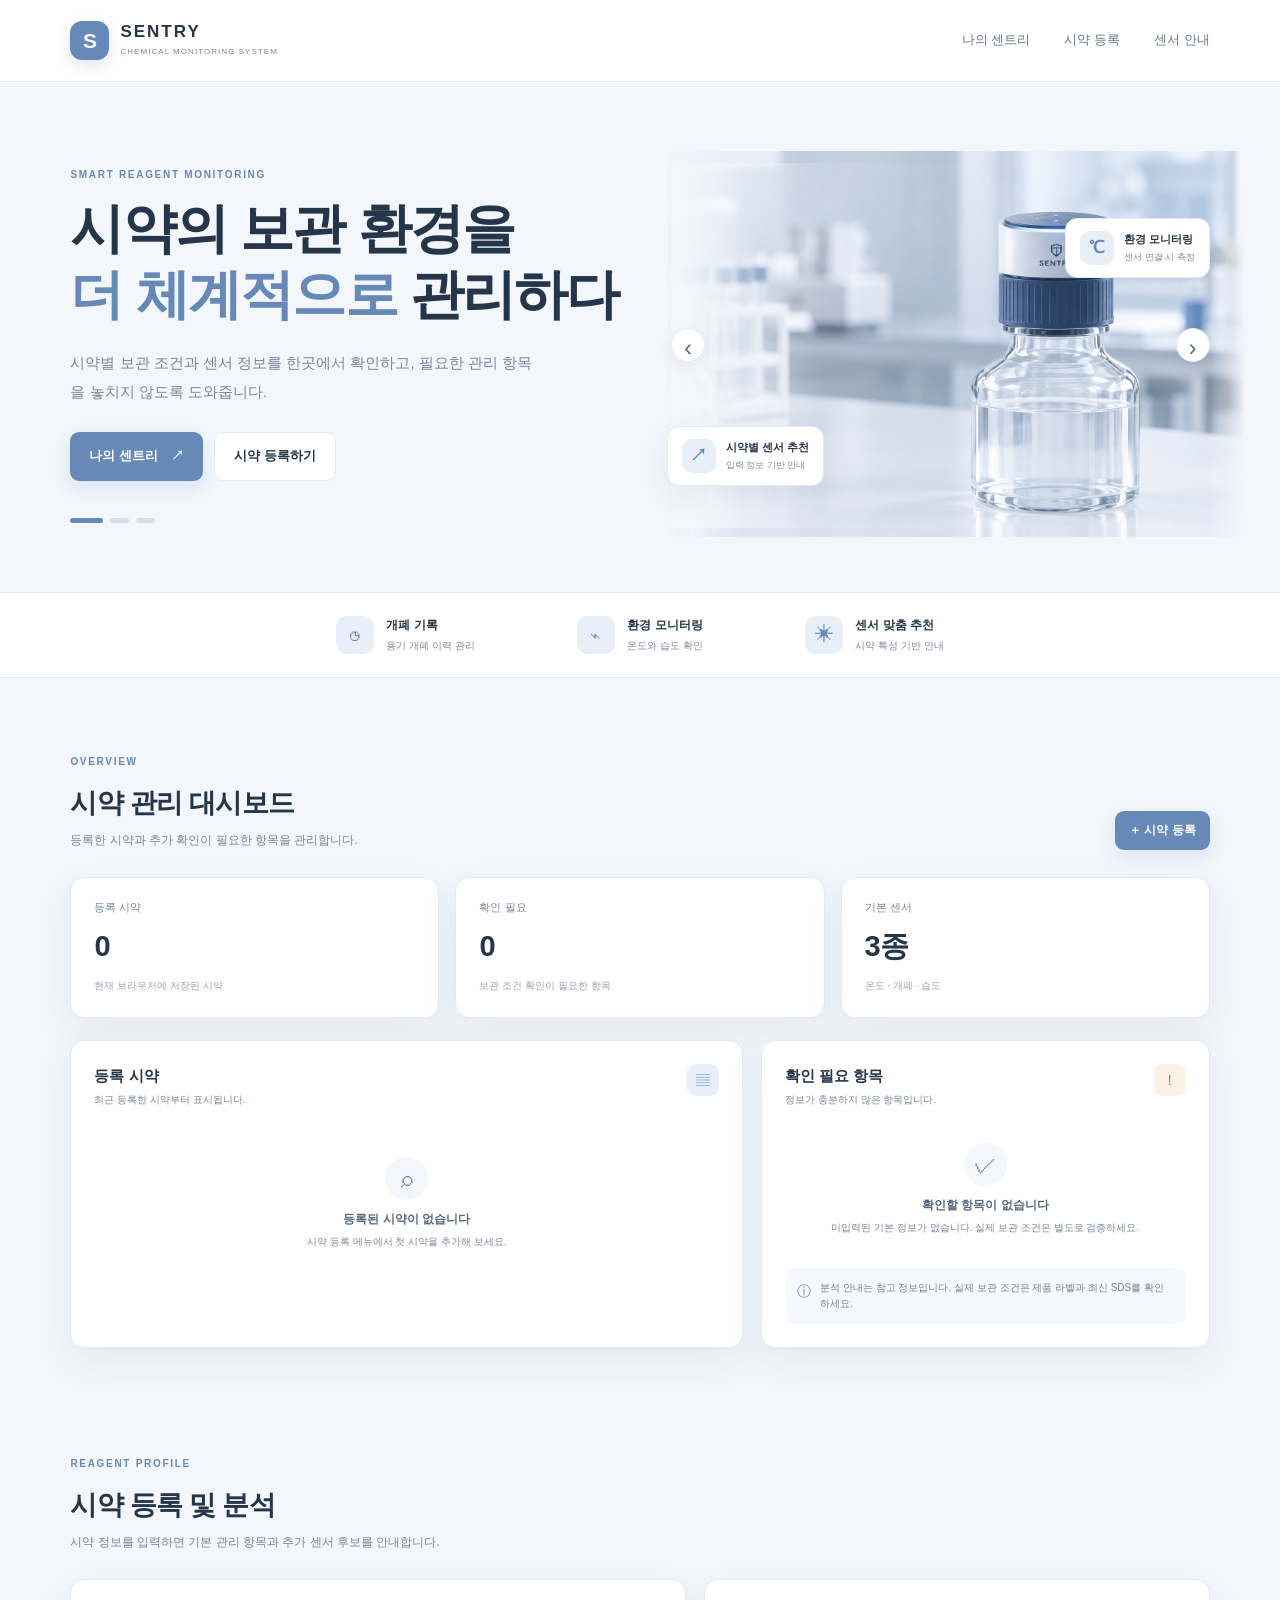
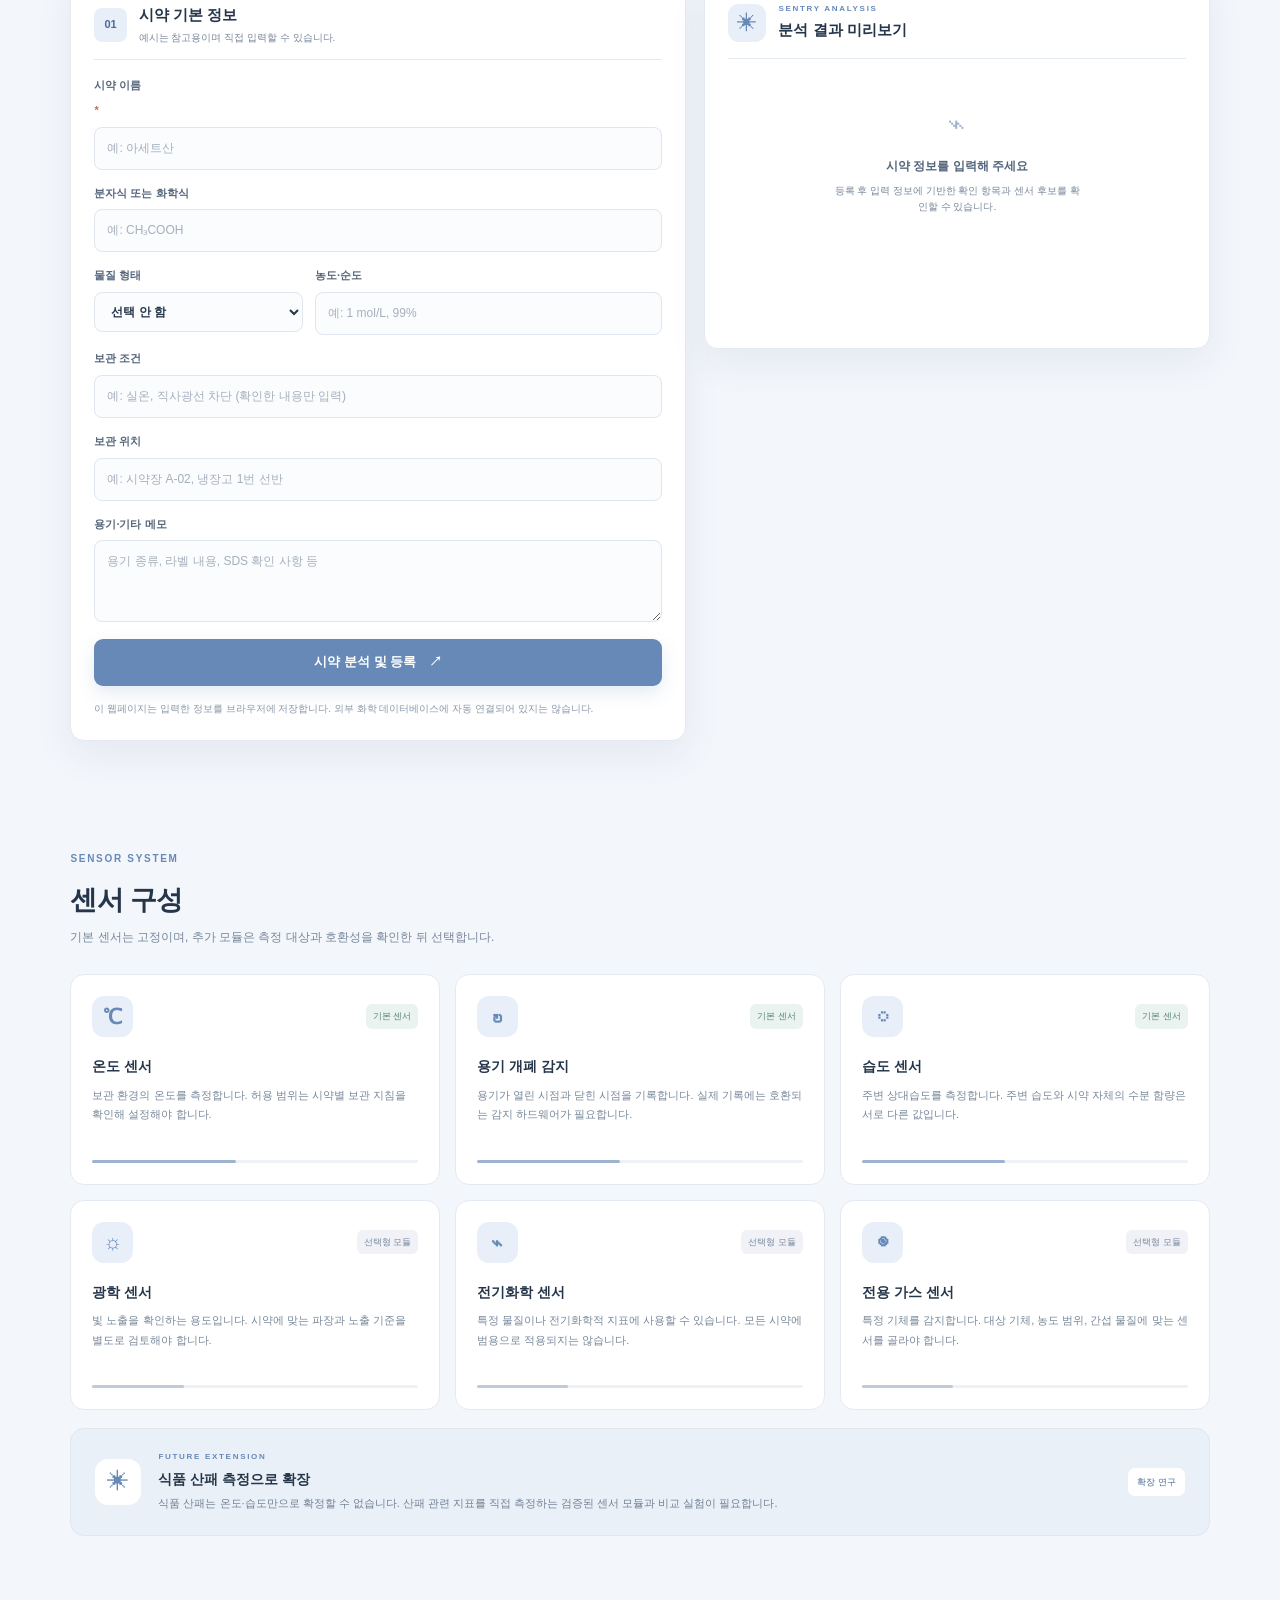
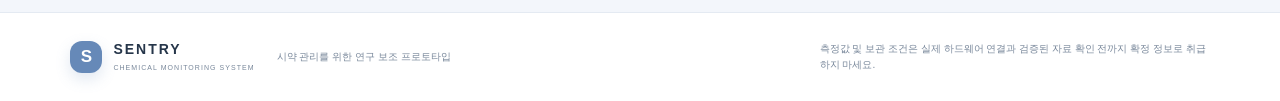
==== commit c3e76e95: "Add files via upload" ====
--- a/index.html
+++ b/index.html
@@ -40,7 +40,7 @@
       </div>
       <div class="hero-visual">
         <div class="visual-orbit orbit-one"></div><div class="visual-orbit orbit-two"></div>
-        <div class="hero-product-image"><img src="assets/sentry-smart-reagent-bottle.png" alt="SENTRY 스마트 시약병 센서 캡 제품 콘셉트"></div>
+        <div class="hero-product-image"><img src="sentry-smart-reagent-bottle.png" alt="SENTRY 스마트 시약병 센서 캡 제품 콘셉트"></div>
         <div class="float-card float-top"><span class="float-icon">℃</span><span><b>환경 모니터링</b><small>센서 연결 시 측정</small></span></div>
         <div class="float-card float-bottom"><span class="float-icon">↗</span><span><b>시약별 센서 추천</b><small>입력 정보 기반 안내</small></span></div>
         <button class="hero-arrow prev" id="prevSlide" aria-label="이전 슬라이드">‹</button>
--- a/styles.css
+++ b/styles.css
@@ -20,3 +20,16 @@
 .hero-copy.slide-transition{animation:none;opacity:0;transform:translateY(7px)}.hero-copy.slide-transition.show{animation:heroFadeIn 1.2s ease both}
 .search-row{display:flex;align-items:center;gap:10px;background:#fff;border:1px solid var(--line);border-radius:12px;padding:9px 11px;margin-bottom:18px;color:var(--blue);box-shadow:var(--shadow)}.search-row input{border:0;background:transparent;box-shadow:none!important;padding:8px}.search-row>span{font-size:22px;padding-left:6px}.reagent-select{font:inherit;color:var(--text);padding:13px 0}.reagent-select:hover{background:#F8FAFD!important}.module-row{display:flex;align-items:center;gap:11px;padding:13px 0;border-bottom:1px solid #EEF2F6}.module-row:last-child{border-bottom:0}.module-symbol{width:36px;height:36px;border-radius:10px;background:var(--blue-soft);color:var(--blue);display:grid;place-items:center;font-size:17px;flex-shrink:0}.module-row b,.module-row small{display:block}.module-row b{font-size:11px}.module-row small{font-size:9px;color:var(--muted);margin-top:3px}.module-state{margin-left:auto;font-size:9px;background:#F0F2F5;color:#77869A;border-radius:6px;padding:5px 7px;white-space:nowrap}.detail-grid-inner{display:grid;grid-template-columns:1fr 1fr;gap:14px}.detail-grid-inner>div{padding:12px;background:#F7F9FC;border-radius:9px;min-width:0}.detail-grid-inner small,.detail-grid-inner b{display:block}.detail-grid-inner small{font-size:9px;color:var(--muted);margin-bottom:5px}.detail-grid-inner b{font-size:11px;overflow-wrap:anywhere}.detail-info h3{font-size:15px;margin:0 0 16px}.detail-info .notice-box{margin-top:13px}
 @media(max-width:620px){.hero-product-image{inset:0 -14px 0 -14px}.hero-product-image img{object-position:64% center}.hero-visual:after{background:linear-gradient(180deg,var(--bg) 0%,rgba(243,246,251,.08) 25%,transparent 60%)}}
+
+/* SENTRY navigation and focused home layout */
+.hero-product-image img{display:block;object-fit:contain;object-position:center;width:100%;height:100%;mix-blend-mode:multiply}
+.hero-visual{isolation:isolate}
+.reagent-select{font:inherit;padding:16px 12px;border-bottom:1px solid var(--line);border-radius:0}
+.reagent-select:hover{background:#F3F6FB!important}
+.detail-info{padding:18px 4px}
+.detail-grid-inner{display:grid;grid-template-columns:repeat(2,minmax(0,1fr));gap:14px;margin:16px 0}
+.detail-grid-inner>div{padding:13px;background:#F5F7FB;border-radius:10px}
+.detail-grid-inner small,.detail-grid-inner b{display:block}
+.detail-grid-inner small{font-size:11px;color:var(--muted);margin-bottom:5px}
+.detail-grid-inner b{font-size:13px;overflow-wrap:anywhere}
+@media(max-width:640px){.detail-grid-inner{grid-template-columns:1fr}}
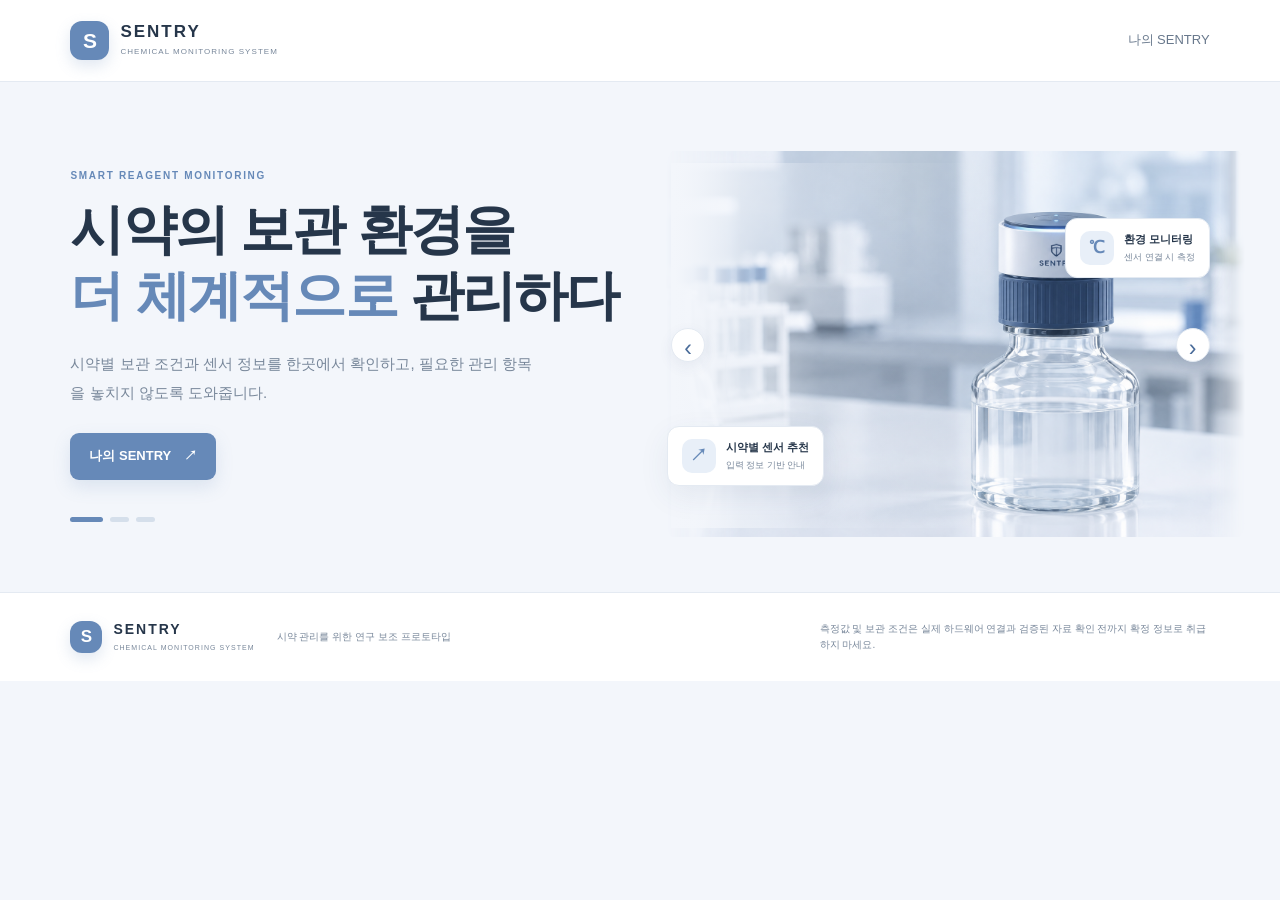
==== commit 65ac623e: "Add files via upload" ====
--- a/index.html
+++ b/index.html
@@ -10,14 +10,12 @@
 </head>
 <body>
   <header class="site-header">
-    <a class="brand" href="#home" aria-label="SENTRY 홈">
+    <a class="brand" href="index.html" aria-label="SENTRY 홈">
       <span class="brand-mark">S</span>
       <span><strong>SENTRY</strong><small>CHEMICAL MONITORING SYSTEM</small></span>
     </a>
     <nav class="top-nav" aria-label="주 메뉴">
-      <a href="my-sentry.html">나의 센트리</a>
-      <a href="#register">시약 등록</a>
-      <a href="#sensors">센서 안내</a>
+      <a href="my-sentry.html">나의 SENTRY</a>
     </nav>
     <button class="mobile-menu" id="mobileMenu" aria-label="메뉴 열기">☰</button>
   </header>
@@ -29,8 +27,7 @@
         <h1 id="heroTitle">시약의 보관 환경을<br><span>더 체계적으로</span> 관리하다</h1>
         <p id="heroDescription">시약별 보관 조건과 센서 정보를 한곳에서 확인하고, 필요한 관리 항목을 놓치지 않도록 도와줍니다.</p>
         <div class="hero-actions">
-          <a class="button primary" href="my-sentry.html">나의 센트리 <span>↗</span></a>
-          <a class="button secondary" href="#register">시약 등록하기</a>
+          <a class="button primary" href="my-sentry.html">나의 SENTRY <span>↗</span></a>
         </div>
         <div class="hero-dots" id="heroDots" aria-label="소개 슬라이드 선택">
           <button class="dot active" aria-label="1번 슬라이드" data-slide="0"></button>
@@ -48,78 +45,7 @@
       </div>
 
     </section>
-
-    <section class="trust-strip" aria-label="핵심 기능">
-      <div><span class="strip-icon">◷</span><span><b>개폐 기록</b><small>용기 개폐 이력 관리</small></span></div>
-      <div><span class="strip-icon">⌁</span><span><b>환경 모니터링</b><small>온도와 습도 확인</small></span></div>
-      <div><span class="strip-icon">✳</span><span><b>센서 맞춤 추천</b><small>시약 특성 기반 안내</small></span></div>
-    </section>
-
-    <section class="section dashboard-section" id="dashboard">
-      <div class="section-heading">
-        <div><p class="eyebrow">OVERVIEW</p><h2>시약 관리 대시보드</h2><p class="muted">등록한 시약과 추가 확인이 필요한 항목을 관리합니다.</p></div>
-        <a class="button primary small" href="#register">＋ 시약 등록</a>
-      </div>
-      <div class="stats-grid">
-        <article class="stat-card"><span class="stat-label">등록 시약</span><strong id="totalReagents">0</strong><span class="stat-note">현재 브라우저에 저장된 시약</span></article>
-        <article class="stat-card"><span class="stat-label">확인 필요</span><strong id="needsReview">0</strong><span class="stat-note">보관 조건 확인이 필요한 항목</span></article>
-        <article class="stat-card"><span class="stat-label">기본 센서</span><strong>3종</strong><span class="stat-note">온도 · 개폐 · 습도</span></article>
-      </div>
-      <div class="dashboard-grid">
-        <article class="panel reagent-panel">
-          <div class="panel-heading"><div><h3>등록 시약</h3><p class="muted">최근 등록한 시약부터 표시됩니다.</p></div><span class="panel-icon">▤</span></div>
-          <div id="reagentList" class="reagent-list"><div class="empty-state"><span>⌕</span><b>등록된 시약이 없습니다</b><p>시약 등록 메뉴에서 첫 시약을 추가해 보세요.</p></div></div>
-        </article>
-        <article class="panel review-panel">
-          <div class="panel-heading"><div><h3>확인 필요 항목</h3><p class="muted">정보가 충분하지 않은 항목입니다.</p></div><span class="panel-icon warning">!</span></div>
-          <div id="reviewList" class="review-list"><div class="empty-state compact"><span>✓</span><b>확인할 항목이 없습니다</b><p>시약을 등록하면 이곳에 표시됩니다.</p></div></div>
-          <div class="notice-box"><span>ⓘ</span><p>분석 안내는 참고 정보입니다. 실제 보관 조건은 제품 라벨과 최신 SDS를 확인하세요.</p></div>
-        </article>
-      </div>
-    </section>
-
-    <section class="section register-section" id="register">
-      <div class="section-heading">
-        <div><p class="eyebrow">REAGENT PROFILE</p><h2>시약 등록 및 분석</h2><p class="muted">시약 정보를 입력하면 기본 관리 항목과 추가 센서 후보를 안내합니다.</p></div>
-      </div>
-      <div class="register-layout">
-        <form id="reagentForm" class="panel form-panel">
-          <div class="form-section-title"><span>01</span><div><h3>시약 기본 정보</h3><p>예시는 참고용이며 직접 입력할 수 있습니다.</p></div></div>
-          <label>시약 이름 <span class="required">*</span><input id="reagentName" required placeholder="예: 아세트산"></label>
-          <label>분자식 또는 화학식 <input id="formula" placeholder="예: CH₃COOH"></label>
-          <div class="form-row">
-            <label>물질 형태
-              <select id="formType"><option value="">선택 안 함</option><option value="solid">고체</option><option value="liquid">액체·용액</option><option value="gas">기체</option><option value="unknown">모름</option></select>
-            </label>
-            <label>농도·순도 <input id="concentration" placeholder="예: 1 mol/L, 99%"></label>
-          </div>
-          <label>보관 조건 <input id="storage" placeholder="예: 실온, 직사광선 차단 (확인한 내용만 입력)"></label>
-          <label>보관 위치 <input id="location" placeholder="예: 시약장 A-02, 냉장고 1번 선반"></label>
-          <label>용기·기타 메모 <textarea id="notes" rows="3" placeholder="용기 종류, 라벨 내용, SDS 확인 사항 등"></textarea></label>
-          <button class="button primary submit-button" type="submit">시약 분석 및 등록 <span>↗</span></button>
-          <p class="form-footnote">이 웹페이지는 입력한 정보를 브라우저에 저장합니다. 외부 화학 데이터베이스에 자동 연결되어 있지는 않습니다.</p>
-        </form>
-        <aside class="panel analysis-panel" id="analysisPanel">
-          <div class="analysis-heading"><span class="analysis-symbol">✳</span><div><p class="eyebrow">SENTRY ANALYSIS</p><h3>분석 결과 미리보기</h3></div></div>
-          <div class="analysis-placeholder"><div class="placeholder-symbol">⌁</div><b>시약 정보를 입력해 주세요</b><p>등록 후 입력 정보에 기반한 확인 항목과 센서 후보를 확인할 수 있습니다.</p></div>
-          <div class="sensor-recommendations" id="sensorRecommendations"></div>
-        </aside>
-      </div>
-    </section>
-
-    <section class="section sensor-section" id="sensors">
-      <div class="section-heading"><div><p class="eyebrow">SENSOR SYSTEM</p><h2>센서 구성</h2><p class="muted">기본 센서는 고정이며, 추가 모듈은 측정 대상과 호환성을 확인한 뒤 선택합니다.</p></div></div>
-      <div class="sensor-grid">
-        <article class="sensor-card fixed"><div class="sensor-card-top"><span class="sensor-symbol">℃</span><span class="tag fixed-tag">기본 센서</span></div><h3>온도 센서</h3><p>보관 환경의 온도를 측정합니다. 허용 범위는 시약별 보관 지침을 확인해 설정해야 합니다.</p><div class="sensor-line"><span></span></div></article>
-        <article class="sensor-card fixed"><div class="sensor-card-top"><span class="sensor-symbol">↻</span><span class="tag fixed-tag">기본 센서</span></div><h3>용기 개폐 감지</h3><p>용기가 열린 시점과 닫힌 시점을 기록합니다. 실제 기록에는 호환되는 감지 하드웨어가 필요합니다.</p><div class="sensor-line"><span></span></div></article>
-        <article class="sensor-card fixed"><div class="sensor-card-top"><span class="sensor-symbol">◌</span><span class="tag fixed-tag">기본 센서</span></div><h3>습도 센서</h3><p>주변 상대습도를 측정합니다. 주변 습도와 시약 자체의 수분 함량은 서로 다른 값입니다.</p><div class="sensor-line"><span></span></div></article>
-        <article class="sensor-card optional"><div class="sensor-card-top"><span class="sensor-symbol">☼</span><span class="tag optional-tag">선택형 모듈</span></div><h3>광학 센서</h3><p>빛 노출을 확인하는 용도입니다. 시약에 맞는 파장과 노출 기준을 별도로 검토해야 합니다.</p><div class="sensor-line"><span></span></div></article>
-        <article class="sensor-card optional"><div class="sensor-card-top"><span class="sensor-symbol">⌁</span><span class="tag optional-tag">선택형 모듈</span></div><h3>전기화학 센서</h3><p>특정 물질이나 전기화학적 지표에 사용할 수 있습니다. 모든 시약에 범용으로 적용되지는 않습니다.</p><div class="sensor-line"><span></span></div></article>
-        <article class="sensor-card optional"><div class="sensor-card-top"><span class="sensor-symbol">◉</span><span class="tag optional-tag">선택형 모듈</span></div><h3>전용 가스 센서</h3><p>특정 기체를 감지합니다. 대상 기체, 농도 범위, 간섭 물질에 맞는 센서를 골라야 합니다.</p><div class="sensor-line"><span></span></div></article>
-      </div>
-      <div class="food-extension"><div class="food-icon">✳</div><div><p class="eyebrow">FUTURE EXTENSION</p><h3>식품 산패 측정으로 확장</h3><p>식품 산패는 온도·습도만으로 확정할 수 없습니다. 산패 관련 지표를 직접 측정하는 검증된 센서 모듈과 비교 실험이 필요합니다.</p></div><span class="extension-tag">확장 연구</span></div>
-    </section>
-    <footer class="site-footer"><a class="brand footer-brand" href="#home"><span class="brand-mark">S</span><span><strong>SENTRY</strong><small>CHEMICAL MONITORING SYSTEM</small></span></a><p>시약 관리를 위한 연구 보조 프로토타입</p><p class="footer-disclaimer">측정값 및 보관 조건은 실제 하드웨어 연결과 검증된 자료 확인 전까지 확정 정보로 취급하지 마세요.</p></footer>
+    <footer class="site-footer"><a class="brand footer-brand" href="index.html"><span class="brand-mark">S</span><span><strong>SENTRY</strong><small>CHEMICAL MONITORING SYSTEM</small></span></a><p>시약 관리를 위한 연구 보조 프로토타입</p><p class="footer-disclaimer">측정값 및 보관 조건은 실제 하드웨어 연결과 검증된 자료 확인 전까지 확정 정보로 취급하지 마세요.</p></footer>
   </main>
   <div class="toast" id="toast" role="status" aria-live="polite"></div>
   <script src="app.js"></script>
--- a/styles.css
+++ b/styles.css
@@ -33,3 +33,6 @@
 .detail-grid-inner small{font-size:11px;color:var(--muted);margin-bottom:5px}
 .detail-grid-inner b{font-size:13px;overflow-wrap:anywhere}
 @media(max-width:640px){.detail-grid-inner{grid-template-columns:1fr}}
+
+/* SENTRY dashboard simulated sensor details */
+.simulated-label{font-size:11px;color:#6689B8;background:#E8EFF8;padding:7px 10px;border-radius:8px;margin:8px 0 14px}.detail-subtitle{margin:18px 0 8px;font-size:13px}.optional-detail-list{display:grid;gap:8px}.optional-detail{display:grid;grid-template-columns:1fr auto;gap:2px 10px;padding:11px;border:1px solid var(--line);border-radius:10px;background:#fbfcfe}.optional-detail span{font-size:11px;color:var(--blue-dark)}.optional-detail small{grid-column:1/-1;color:var(--muted)}
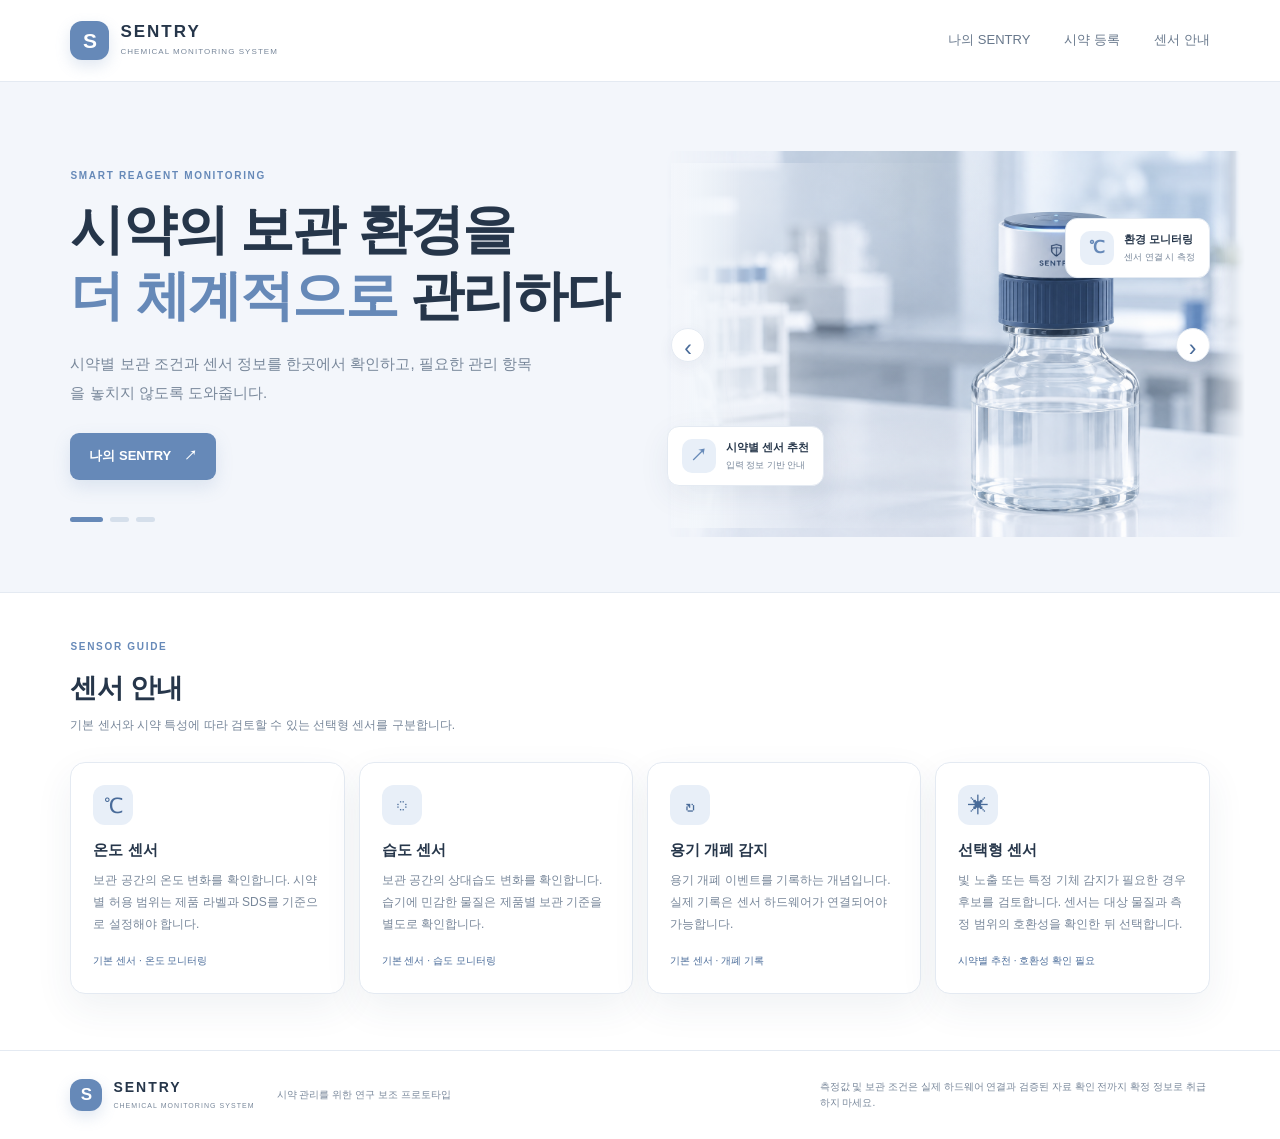
==== commit 87728499: "Add files via upload" ====
--- a/index.html
+++ b/index.html
@@ -14,8 +14,8 @@
       <span class="brand-mark">S</span>
       <span><strong>SENTRY</strong><small>CHEMICAL MONITORING SYSTEM</small></span>
     </a>
-    <nav class="top-nav" aria-label="주 메뉴">
-      <a href="my-sentry.html">나의 SENTRY</a>
+    <nav class="top-nav" id="topNav" aria-label="주 메뉴">
+      <a href="my-sentry.html">나의 SENTRY</a><a href="register.html">시약 등록</a><a href="#sensor-guide">센서 안내</a>
     </nav>
     <button class="mobile-menu" id="mobileMenu" aria-label="메뉴 열기">☰</button>
   </header>
@@ -45,6 +45,15 @@
       </div>
 
     </section>
+    <section class="section sensor-guide" id="sensor-guide">
+      <div class="section-heading"><div><p class="eyebrow">SENSOR GUIDE</p><h2>센서 안내</h2><p class="muted">기본 센서와 시약 특성에 따라 검토할 수 있는 선택형 센서를 구분합니다.</p></div></div>
+      <div class="sensor-guide-grid">
+        <article class="guide-card"><span class="guide-icon">℃</span><h3>온도 센서</h3><p>보관 공간의 온도 변화를 확인합니다. 시약별 허용 범위는 제품 라벨과 SDS를 기준으로 설정해야 합니다.</p><small>기본 센서 · 온도 모니터링</small></article>
+        <article class="guide-card"><span class="guide-icon">◌</span><h3>습도 센서</h3><p>보관 공간의 상대습도 변화를 확인합니다. 습기에 민감한 물질은 제품별 보관 기준을 별도로 확인합니다.</p><small>기본 센서 · 습도 모니터링</small></article>
+        <article class="guide-card"><span class="guide-icon">↻</span><h3>용기 개폐 감지</h3><p>용기 개폐 이벤트를 기록하는 개념입니다. 실제 기록은 센서 하드웨어가 연결되어야 가능합니다.</p><small>기본 센서 · 개폐 기록</small></article>
+        <article class="guide-card"><span class="guide-icon">✳</span><h3>선택형 센서</h3><p>빛 노출 또는 특정 기체 감지가 필요한 경우 후보를 검토합니다. 센서는 대상 물질과 측정 범위의 호환성을 확인한 뒤 선택합니다.</p><small>시약별 추천 · 호환성 확인 필요</small></article>
+      </div>
+    </section>
     <footer class="site-footer"><a class="brand footer-brand" href="index.html"><span class="brand-mark">S</span><span><strong>SENTRY</strong><small>CHEMICAL MONITORING SYSTEM</small></span></a><p>시약 관리를 위한 연구 보조 프로토타입</p><p class="footer-disclaimer">측정값 및 보관 조건은 실제 하드웨어 연결과 검증된 자료 확인 전까지 확정 정보로 취급하지 마세요.</p></footer>
   </main>
   <div class="toast" id="toast" role="status" aria-live="polite"></div>
--- a/styles.css
+++ b/styles.css
@@ -36,3 +36,26 @@
 
 /* SENTRY dashboard simulated sensor details */
 .simulated-label{font-size:11px;color:#6689B8;background:#E8EFF8;padding:7px 10px;border-radius:8px;margin:8px 0 14px}.detail-subtitle{margin:18px 0 8px;font-size:13px}.optional-detail-list{display:grid;gap:8px}.optional-detail{display:grid;grid-template-columns:1fr auto;gap:2px 10px;padding:11px;border:1px solid var(--line);border-radius:10px;background:#fbfcfe}.optional-detail span{font-size:11px;color:var(--blue-dark)}.optional-detail small{grid-column:1/-1;color:var(--muted)}
+
+/* SENTRY dashboard details and sensor guide refinements */
+.sensor-guide{padding-top:46px;padding-bottom:56px;border-top:1px solid var(--line);background:#fff}
+.sensor-guide-grid{display:grid;grid-template-columns:repeat(4,minmax(0,1fr));gap:14px}
+.guide-card{background:#fff;border:1px solid var(--line);border-radius:15px;padding:22px;box-shadow:var(--shadow)}
+.guide-icon{display:grid;place-items:center;width:40px;height:40px;border-radius:12px;background:var(--blue-soft);color:var(--blue-dark);font-size:21px;margin-bottom:13px}
+.guide-card h3{margin:0 0 8px;font-size:15px}.guide-card p{color:var(--muted);font-size:12px;line-height:1.8;min-height:66px;margin:0 0 12px}.guide-card small{font-size:10px;color:var(--blue-dark)}
+.stats-two{grid-template-columns:repeat(2,minmax(0,1fr))}
+.reagent-wrap{border-bottom:1px solid var(--line)}.reagent-wrap:last-child{border-bottom:0}
+.reagent-item{display:flex;align-items:center;gap:12px;padding:17px 18px;background:white;border:0;cursor:pointer;color:var(--text);transition:background .2s}
+.reagent-item:hover,.reagent-item.selected{background:#F4F7FC}.reagent-item>div{flex:1;min-width:0}.reagent-item b{display:block;font-size:14px}.reagent-item small{display:block;color:var(--muted);font-size:11px;margin-top:3px}
+.reagent-badge{white-space:nowrap;border-radius:20px;padding:5px 10px;font-size:10px;font-weight:700}.badge-good,.status-good{background:#E4F5EE;color:#247A61}.badge-bad,.status-bad{background:#FCEBE9;color:#B34D48}.expand-chevron{color:var(--muted);font-size:17px;width:18px;text-align:center}
+.inline-detail{display:grid;grid-template-rows:0fr;opacity:0;transition:grid-template-rows .42s ease,opacity .32s ease;background:#F8FAFD}
+.inline-detail.expanded{grid-template-rows:1fr;opacity:1}.inline-detail[hidden]{display:none}
+.inline-detail-inner{min-height:0;overflow:hidden;padding:20px;border-top:1px solid var(--line)}
+.detail-top{display:flex;justify-content:space-between;align-items:flex-start;gap:12px;flex-wrap:wrap;margin-bottom:17px}.detail-top h3{margin:0 0 8px;font-size:17px}.detail-top h3 small{font-weight:500;color:var(--muted);font-size:12px}.status-pill{display:inline-block;border-radius:20px;padding:4px 9px;font-size:10px;font-weight:700}.simulated-label{color:#9A7542;font-size:10px}
+.detail-grid-inner{display:grid;grid-template-columns:repeat(3,minmax(0,1fr));gap:10px}
+.detail-grid-inner>div{background:white;border:1px solid var(--line);border-radius:11px;padding:13px;min-width:0}
+.detail-grid-inner small{display:block;color:var(--muted);font-size:10px;margin-bottom:5px}.detail-grid-inner b{display:block;font-size:14px;overflow-wrap:anywhere}.detail-grid-inner em{display:block;font-size:10px;font-style:normal;margin-top:5px}.good-text{color:#278468}.bad-text{color:#B34D48}
+.detail-subtitle{margin:20px 0 10px;font-size:13px}.optional-detail-list{display:grid;gap:8px}.optional-detail{display:grid;grid-template-columns:130px 1fr;gap:3px 12px;background:white;border:1px solid var(--line);border-radius:10px;padding:12px}.optional-detail b{font-size:12px}.optional-detail span{font-size:11px;color:var(--blue-dark)}.optional-detail small{grid-column:1/-1;color:var(--muted);font-size:10px}
+.review-item{display:flex;gap:12px;padding:16px 0;border-bottom:1px solid var(--line)}.review-item:last-child{border-bottom:0}.review-item b{font-size:13px}.review-item p{font-size:11px;color:var(--muted);margin:4px 0 0}.review-dot{width:9px;height:9px;background:#C66A60;border-radius:50%;margin-top:7px;flex-shrink:0}
+@media(max-width:900px){.sensor-guide-grid{grid-template-columns:repeat(2,minmax(0,1fr))}.dashboard-grid{grid-template-columns:1fr}.detail-grid-inner{grid-template-columns:repeat(2,minmax(0,1fr))}}
+@media(max-width:560px){.sensor-guide-grid{grid-template-columns:1fr}.guide-card p{min-height:0}.detail-grid-inner{grid-template-columns:1fr 1fr}.inline-detail-inner{padding:13px}.optional-detail{grid-template-columns:1fr}.optional-detail small{grid-column:auto}.reagent-item{padding:14px 10px;gap:7px}.reagent-badge{font-size:9px;padding:4px 7px}}
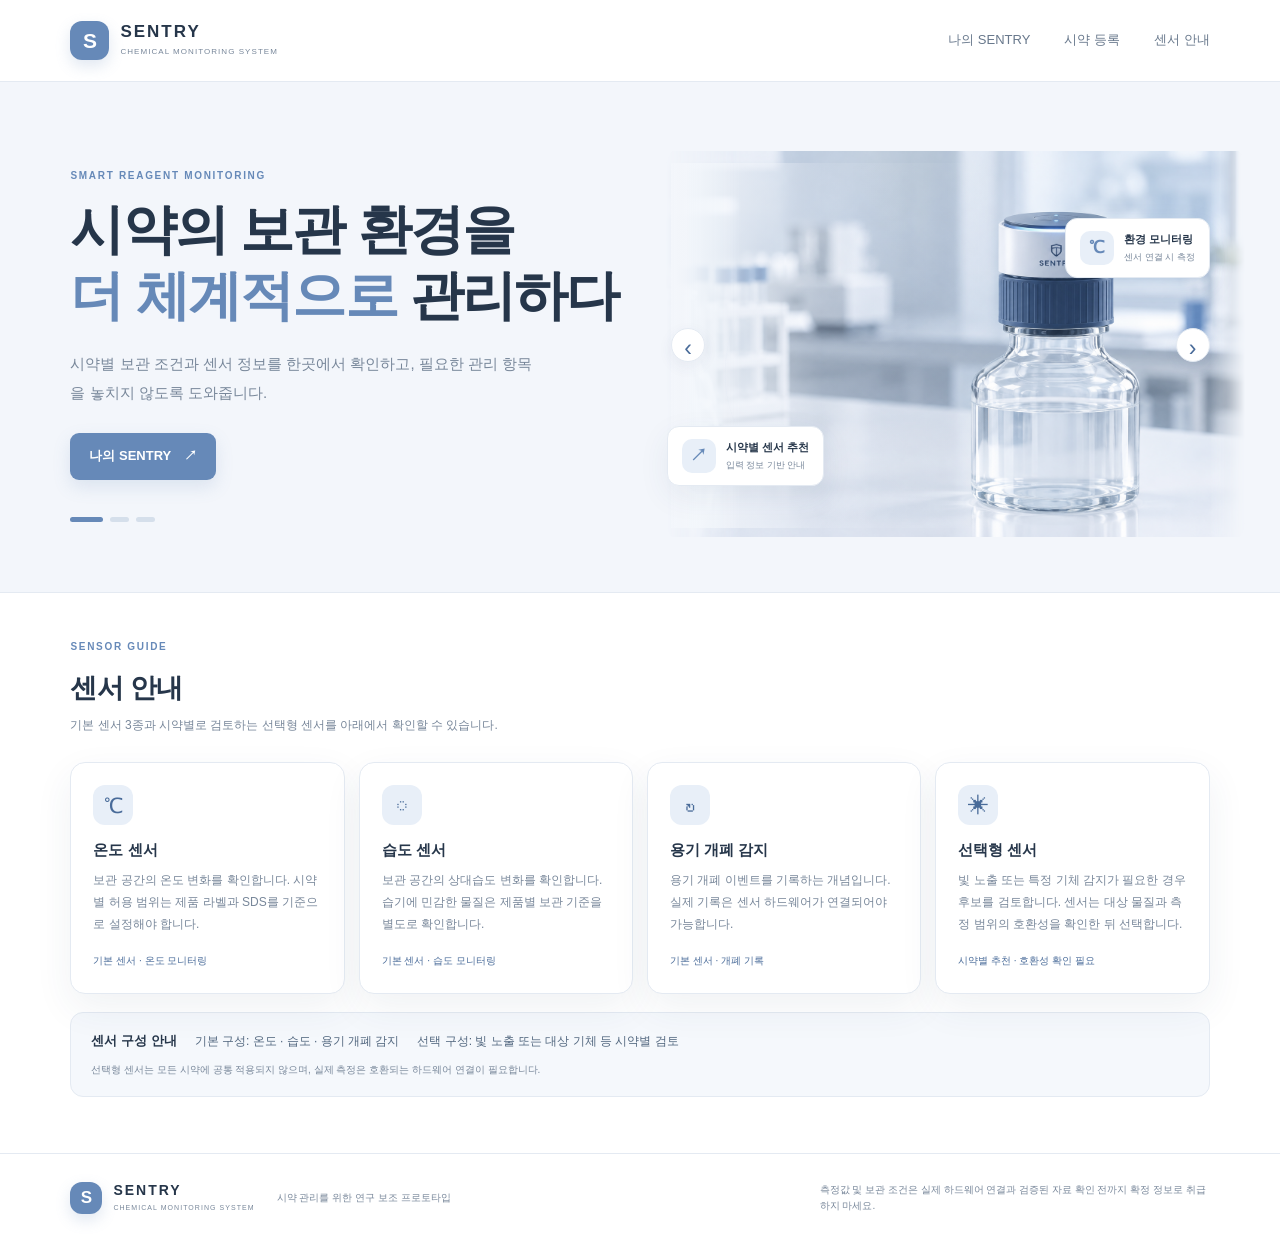
==== commit 25aea805: "Add files via upload" ====
--- a/index.html
+++ b/index.html
@@ -46,13 +46,14 @@
 
     </section>
     <section class="section sensor-guide" id="sensor-guide">
-      <div class="section-heading"><div><p class="eyebrow">SENSOR GUIDE</p><h2>센서 안내</h2><p class="muted">기본 센서와 시약 특성에 따라 검토할 수 있는 선택형 센서를 구분합니다.</p></div></div>
+      <div class="section-heading"><div><p class="eyebrow">SENSOR GUIDE</p><h2>센서 안내</h2><p class="muted">기본 센서 3종과 시약별로 검토하는 선택형 센서를 아래에서 확인할 수 있습니다.</p></div></div>
       <div class="sensor-guide-grid">
         <article class="guide-card"><span class="guide-icon">℃</span><h3>온도 센서</h3><p>보관 공간의 온도 변화를 확인합니다. 시약별 허용 범위는 제품 라벨과 SDS를 기준으로 설정해야 합니다.</p><small>기본 센서 · 온도 모니터링</small></article>
         <article class="guide-card"><span class="guide-icon">◌</span><h3>습도 센서</h3><p>보관 공간의 상대습도 변화를 확인합니다. 습기에 민감한 물질은 제품별 보관 기준을 별도로 확인합니다.</p><small>기본 센서 · 습도 모니터링</small></article>
         <article class="guide-card"><span class="guide-icon">↻</span><h3>용기 개폐 감지</h3><p>용기 개폐 이벤트를 기록하는 개념입니다. 실제 기록은 센서 하드웨어가 연결되어야 가능합니다.</p><small>기본 센서 · 개폐 기록</small></article>
         <article class="guide-card"><span class="guide-icon">✳</span><h3>선택형 센서</h3><p>빛 노출 또는 특정 기체 감지가 필요한 경우 후보를 검토합니다. 센서는 대상 물질과 측정 범위의 호환성을 확인한 뒤 선택합니다.</p><small>시약별 추천 · 호환성 확인 필요</small></article>
       </div>
+      <div class="sensor-summary-strip"><strong>센서 구성 안내</strong><span>기본 구성: 온도 · 습도 · 용기 개폐 감지</span><span>선택 구성: 빛 노출 또는 대상 기체 등 시약별 검토</span><small>선택형 센서는 모든 시약에 공통 적용되지 않으며, 실제 측정은 호환되는 하드웨어 연결이 필요합니다.</small></div>
     </section>
     <footer class="site-footer"><a class="brand footer-brand" href="index.html"><span class="brand-mark">S</span><span><strong>SENTRY</strong><small>CHEMICAL MONITORING SYSTEM</small></span></a><p>시약 관리를 위한 연구 보조 프로토타입</p><p class="footer-disclaimer">측정값 및 보관 조건은 실제 하드웨어 연결과 검증된 자료 확인 전까지 확정 정보로 취급하지 마세요.</p></footer>
   </main>
--- a/styles.css
+++ b/styles.css
@@ -59,3 +59,13 @@
 .review-item{display:flex;gap:12px;padding:16px 0;border-bottom:1px solid var(--line)}.review-item:last-child{border-bottom:0}.review-item b{font-size:13px}.review-item p{font-size:11px;color:var(--muted);margin:4px 0 0}.review-dot{width:9px;height:9px;background:#C66A60;border-radius:50%;margin-top:7px;flex-shrink:0}
 @media(max-width:900px){.sensor-guide-grid{grid-template-columns:repeat(2,minmax(0,1fr))}.dashboard-grid{grid-template-columns:1fr}.detail-grid-inner{grid-template-columns:repeat(2,minmax(0,1fr))}}
 @media(max-width:560px){.sensor-guide-grid{grid-template-columns:1fr}.guide-card p{min-height:0}.detail-grid-inner{grid-template-columns:1fr 1fr}.inline-detail-inner{padding:13px}.optional-detail{grid-template-columns:1fr}.optional-detail small{grid-column:auto}.reagent-item{padding:14px 10px;gap:7px}.reagent-badge{font-size:9px;padding:4px 7px}}
+
+/* SENTRY homepage sensor summary and status colors */
+.sensor-summary-strip{margin-top:18px;padding:18px 20px;border:1px solid var(--line);border-radius:13px;background:#F5F8FC;display:flex;flex-wrap:wrap;align-items:center;gap:10px 18px;color:#52677F;font-size:12px}
+.sensor-summary-strip strong{color:var(--text);font-size:13px}
+.sensor-summary-strip small{flex-basis:100%;color:var(--muted);font-size:10px}
+.reagent-badge.badge-good{background:#E5F5EF;color:#23795F}
+.reagent-badge.badge-bad{background:#FCEBE9;color:#B34440}
+.review-dot{background:#C84E49!important}
+.status-good{background:#E5F5EF!important;color:#23795F!important}
+.status-bad{background:#FCEBE9!important;color:#B34440!important}
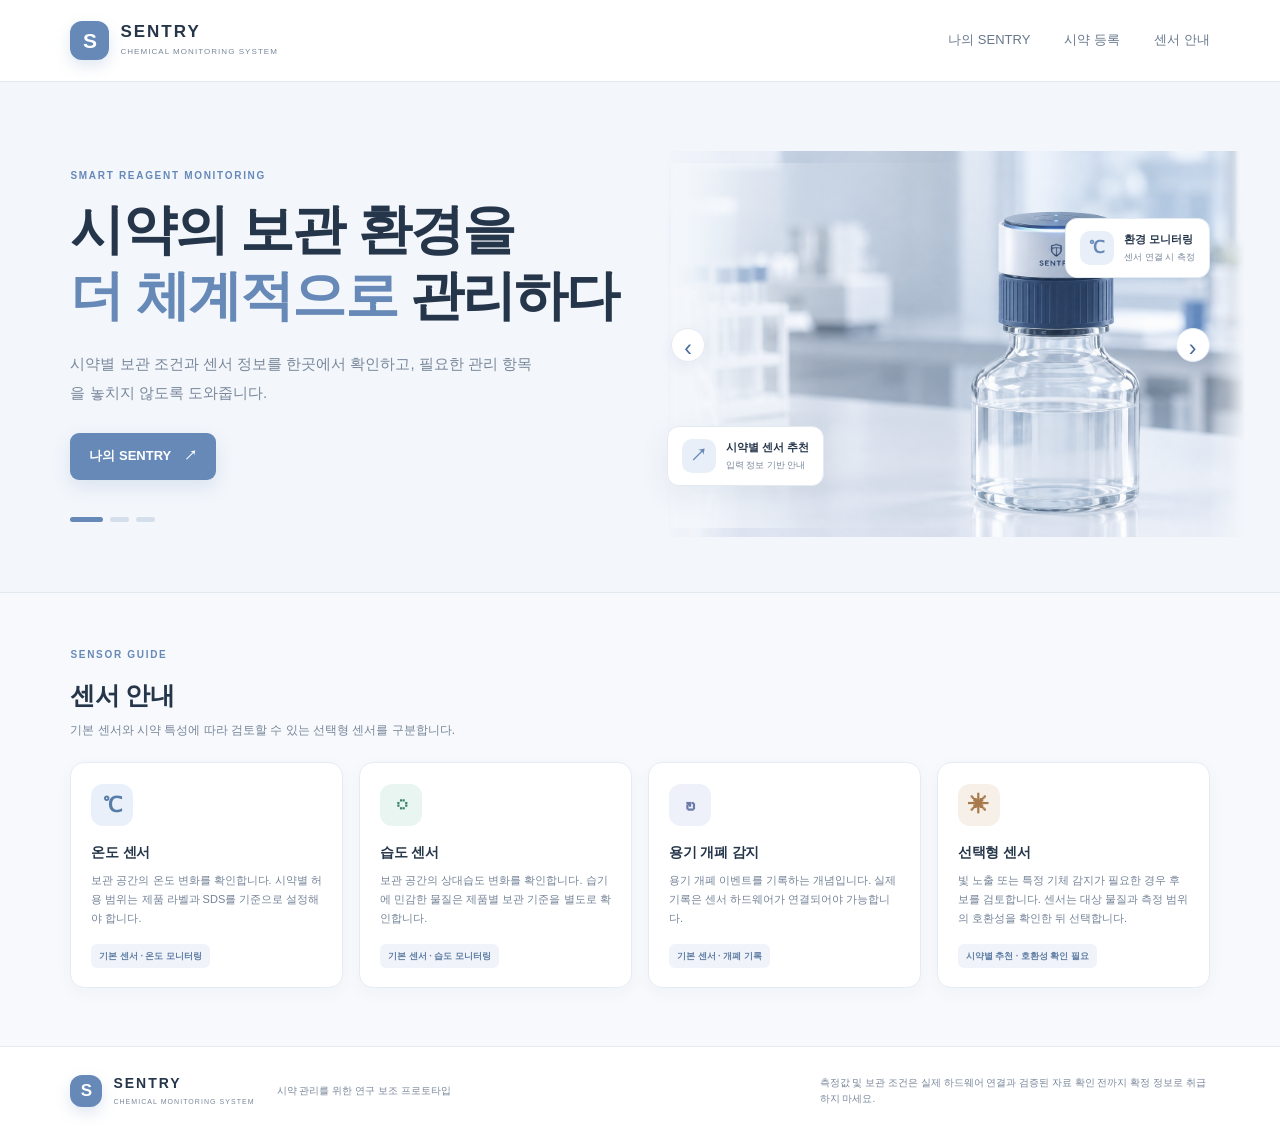
==== commit 92287c23: "Add files via upload" ====
--- a/index.html
+++ b/index.html
@@ -46,14 +46,13 @@
 
     </section>
     <section class="section sensor-guide" id="sensor-guide">
-      <div class="section-heading"><div><p class="eyebrow">SENSOR GUIDE</p><h2>센서 안내</h2><p class="muted">기본 센서 3종과 시약별로 검토하는 선택형 센서를 아래에서 확인할 수 있습니다.</p></div></div>
+      <div class="section-heading"><div><p class="eyebrow">SENSOR GUIDE</p><h2>센서 안내</h2><p class="muted">기본 센서와 시약 특성에 따라 검토할 수 있는 선택형 센서를 구분합니다.</p></div></div>
       <div class="sensor-guide-grid">
         <article class="guide-card"><span class="guide-icon">℃</span><h3>온도 센서</h3><p>보관 공간의 온도 변화를 확인합니다. 시약별 허용 범위는 제품 라벨과 SDS를 기준으로 설정해야 합니다.</p><small>기본 센서 · 온도 모니터링</small></article>
         <article class="guide-card"><span class="guide-icon">◌</span><h3>습도 센서</h3><p>보관 공간의 상대습도 변화를 확인합니다. 습기에 민감한 물질은 제품별 보관 기준을 별도로 확인합니다.</p><small>기본 센서 · 습도 모니터링</small></article>
         <article class="guide-card"><span class="guide-icon">↻</span><h3>용기 개폐 감지</h3><p>용기 개폐 이벤트를 기록하는 개념입니다. 실제 기록은 센서 하드웨어가 연결되어야 가능합니다.</p><small>기본 센서 · 개폐 기록</small></article>
         <article class="guide-card"><span class="guide-icon">✳</span><h3>선택형 센서</h3><p>빛 노출 또는 특정 기체 감지가 필요한 경우 후보를 검토합니다. 센서는 대상 물질과 측정 범위의 호환성을 확인한 뒤 선택합니다.</p><small>시약별 추천 · 호환성 확인 필요</small></article>
       </div>
-      <div class="sensor-summary-strip"><strong>센서 구성 안내</strong><span>기본 구성: 온도 · 습도 · 용기 개폐 감지</span><span>선택 구성: 빛 노출 또는 대상 기체 등 시약별 검토</span><small>선택형 센서는 모든 시약에 공통 적용되지 않으며, 실제 측정은 호환되는 하드웨어 연결이 필요합니다.</small></div>
     </section>
     <footer class="site-footer"><a class="brand footer-brand" href="index.html"><span class="brand-mark">S</span><span><strong>SENTRY</strong><small>CHEMICAL MONITORING SYSTEM</small></span></a><p>시약 관리를 위한 연구 보조 프로토타입</p><p class="footer-disclaimer">측정값 및 보관 조건은 실제 하드웨어 연결과 검증된 자료 확인 전까지 확정 정보로 취급하지 마세요.</p></footer>
   </main>
--- a/styles.css
+++ b/styles.css
@@ -60,12 +60,19 @@
 @media(max-width:900px){.sensor-guide-grid{grid-template-columns:repeat(2,minmax(0,1fr))}.dashboard-grid{grid-template-columns:1fr}.detail-grid-inner{grid-template-columns:repeat(2,minmax(0,1fr))}}
 @media(max-width:560px){.sensor-guide-grid{grid-template-columns:1fr}.guide-card p{min-height:0}.detail-grid-inner{grid-template-columns:1fr 1fr}.inline-detail-inner{padding:13px}.optional-detail{grid-template-columns:1fr}.optional-detail small{grid-column:auto}.reagent-item{padding:14px 10px;gap:7px}.reagent-badge{font-size:9px;padding:4px 7px}}
 
-/* SENTRY homepage sensor summary and status colors */
-.sensor-summary-strip{margin-top:18px;padding:18px 20px;border:1px solid var(--line);border-radius:13px;background:#F5F8FC;display:flex;flex-wrap:wrap;align-items:center;gap:10px 18px;color:#52677F;font-size:12px}
-.sensor-summary-strip strong{color:var(--text);font-size:13px}
-.sensor-summary-strip small{flex-basis:100%;color:var(--muted);font-size:10px}
-.reagent-badge.badge-good{background:#E5F5EF;color:#23795F}
-.reagent-badge.badge-bad{background:#FCEBE9;color:#B34440}
-.review-dot{background:#C84E49!important}
-.status-good{background:#E5F5EF!important;color:#23795F!important}
-.status-bad{background:#FCEBE9!important;color:#B34440!important}
+/* Clean, compact sensor guide — visually aligned with the SENTRY dashboard */
+.sensor-guide{max-width:none;padding:54px max(5.5vw,24px) 58px;background:#F7F9FC;border-top:1px solid var(--line)}
+.sensor-guide>.section-heading,.sensor-guide>.sensor-guide-grid{max-width:1320px;margin-left:auto;margin-right:auto}
+.sensor-guide .section-heading{margin-bottom:22px}
+.sensor-guide .section-heading h2{font-size:25px}
+.sensor-guide-grid{gap:16px}
+.guide-card{position:relative;padding:21px 20px 19px;border-radius:14px;border-color:#E5EBF3;box-shadow:0 5px 18px rgba(41,66,101,.035);min-width:0}
+.guide-icon{width:42px;height:42px;border-radius:12px;background:#E9F0F9;color:#587CA8;font-weight:650;margin-bottom:15px}
+.guide-card h3{font-size:14px;margin:0 0 7px;letter-spacing:-.2px}
+.guide-card p{font-size:11px;line-height:1.75;min-height:58px;margin-bottom:14px;color:#748398}
+.guide-card small{display:inline-block;font-size:9px;font-weight:650;color:#617FA5;background:#F0F4FA;padding:5px 8px;border-radius:6px}
+.sensor-guide-grid .guide-card:nth-child(2) .guide-icon{background:#E9F5F1;color:#39806D}
+.sensor-guide-grid .guide-card:nth-child(3) .guide-icon{background:#EEF0FA;color:#6979A8}
+.sensor-guide-grid .guide-card:nth-child(4) .guide-icon{background:#F7F0E8;color:#A8794A}
+@media(max-width:620px){.sensor-guide{padding:42px 20px}.sensor-guide .section-heading h2{font-size:23px}.guide-card{padding:18px}.guide-card p{min-height:0}}
+.review-dot{background:#C94E49}
